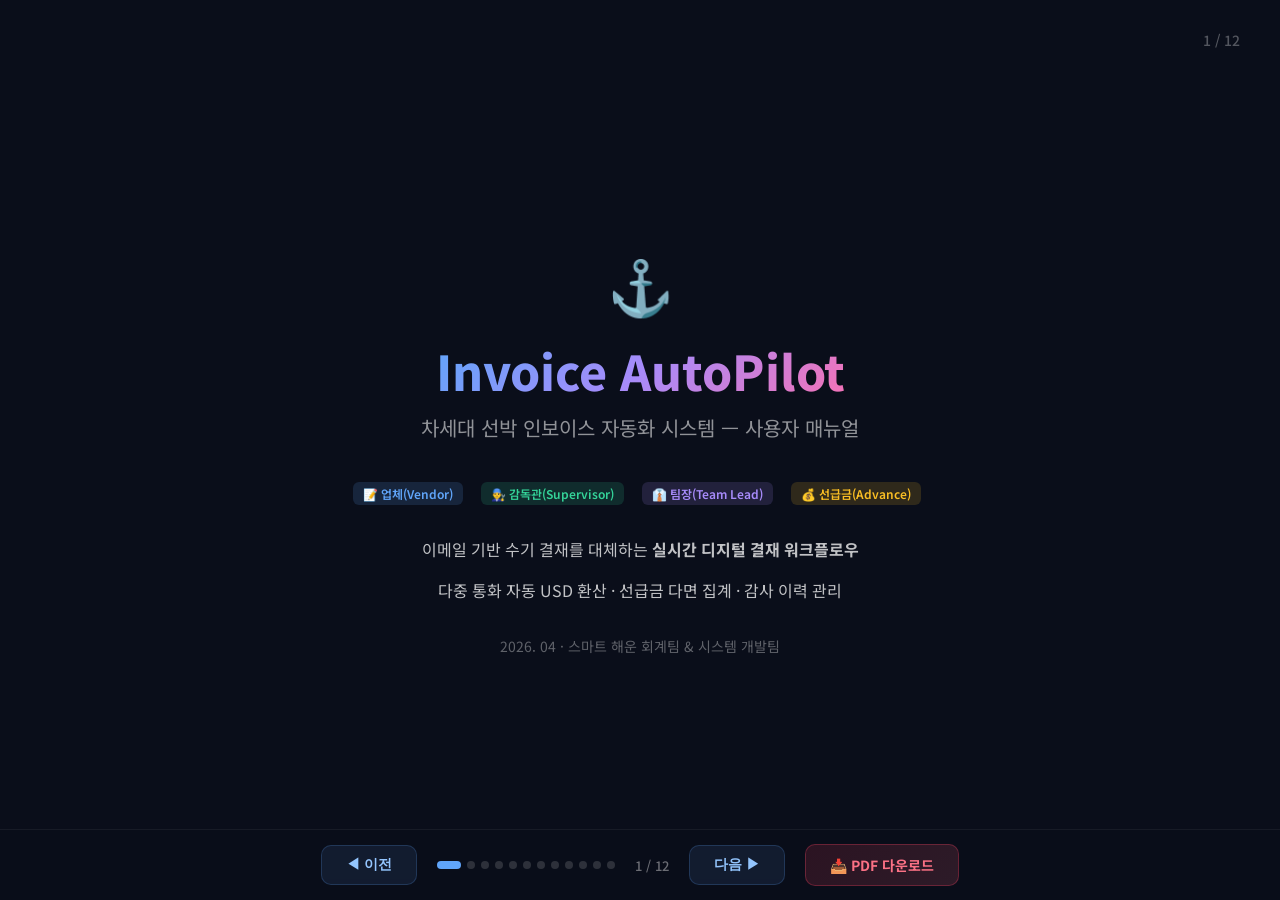
==== 인보이스자동화/manual_presentation.html @ c920a39f "Add files via upload" ====
<!DOCTYPE html>
<html lang="ko">
<head>
<meta charset="UTF-8">
<meta name="viewport" content="width=device-width, initial-scale=1.0">
<title>Invoice AutoPilot - 시스템 매뉴얼 프레젠테이션</title>
<link href="https://fonts.googleapis.com/css2?family=Noto+Sans+KR:wght@300;400;500;600;700;800;900&display=swap" rel="stylesheet">
<style>
  * { margin:0; padding:0; box-sizing:border-box; }
  html, body { width:100%; height:100%; overflow:hidden; font-family:'Noto Sans KR', sans-serif; background:#0a0e1a; }

  /* ===== SLIDE CONTAINER ===== */
  .slides-wrapper { width:100%; height:100%; position:relative; }
  .slide {
    position:absolute; top:0; left:0; width:100%; height:100%;
    display:none; flex-direction:column; justify-content:center; align-items:center;
    padding:60px 80px; opacity:0; pointer-events:none;
  }
  .slide.active {
    display:flex; opacity:1; pointer-events:auto;
    animation: slideIn 0.4s ease forwards;
  }
  @keyframes slideIn {
    from { opacity:0; transform:translateX(40px); }
    to { opacity:1; transform:translateX(0); }
  }

  /* ===== TYPOGRAPHY ===== */
  .slide-number {
    position:absolute; top:30px; right:40px;
    font-size:14px; font-weight:500; color:rgba(255,255,255,0.3);
  }
  .slide-title {
    font-size:42px; font-weight:800; color:#fff;
    margin-bottom:12px; line-height:1.3;
    background: linear-gradient(135deg, #60a5fa, #a78bfa, #f472b6);
    -webkit-background-clip:text; -webkit-text-fill-color:transparent;
    background-clip:text;
  }
  .slide-subtitle {
    font-size:20px; font-weight:400; color:rgba(255,255,255,0.55);
    margin-bottom:40px; text-align:center;
  }
  .content-box {
    width:100%; max-width:1100px; text-align:left;
  }
  .content-box h3 {
    font-size:22px; font-weight:700; color:#93c5fd; margin-bottom:16px;
    padding-bottom:8px; border-bottom:1px solid rgba(255,255,255,0.08);
  }
  .content-box h3 .emoji { margin-right:8px; }
  .content-box ul { list-style:none; padding:0; }
  .content-box li {
    font-size:16px; line-height:1.75; color:rgba(255,255,255,0.82);
    padding:8px 0 8px 28px; position:relative;
  }
  .content-box li::before {
    content:'▸'; position:absolute; left:4px; top:8px;
    color:#60a5fa; font-size:16px; font-weight:700;
  }
  .content-box li strong { color:#fff; font-weight:600; }
  .content-box li code {
    background:rgba(96,165,250,0.15); color:#93c5fd;
    padding:2px 8px; border-radius:4px; font-family:monospace; font-size:14px;
  }
  .content-box p {
    font-size:16px; line-height:1.8; color:rgba(255,255,255,0.75);
    margin-bottom:12px;
  }

  /* ===== TWO COLUMN ===== */
  .two-col { display:grid; grid-template-columns:1fr 1fr; gap:40px; }
  .col-card {
    background:rgba(255,255,255,0.03); border:1px solid rgba(255,255,255,0.06);
    border-radius:16px; padding:28px;
  }
  .col-card h4 {
    font-size:18px; font-weight:700; color:#c4b5fd;
    margin-bottom:14px;
  }

  /* ===== FLOW DIAGRAM ===== */
  .flow-diagram {
    display:flex; align-items:center; justify-content:center;
    gap:12px; margin:30px 0 40px; flex-wrap:wrap;
  }
  .flow-step {
    background: linear-gradient(135deg, rgba(96,165,250,0.12), rgba(167,139,250,0.12));
    border:1px solid rgba(96,165,250,0.25);
    border-radius:14px; padding:20px 24px; text-align:center; min-width:130px;
  }
  .flow-step .icon { font-size:28px; margin-bottom:6px; }
  .flow-step .label { font-size:13px; font-weight:600; color:#c4b5fd; }
  .flow-step .status { font-size:11px; color:rgba(255,255,255,0.45); margin-top:4px; }
  .flow-arrow { font-size:24px; color:rgba(96,165,250,0.5); }

  /* ===== INFO BOX ===== */
  .info-box {
    background:rgba(96,165,250,0.06); border:1px solid rgba(96,165,250,0.18);
    border-radius:12px; padding:20px 24px; margin-top:24px;
  }
  .info-box .info-title { font-size:14px; font-weight:700; color:#60a5fa; margin-bottom:8px; }
  .info-box p { font-size:14px; color:rgba(255,255,255,0.65); margin:0; line-height:1.7; }

  .warning-box {
    background:rgba(251,191,36,0.06); border:1px solid rgba(251,191,36,0.2);
    border-radius:12px; padding:20px 24px; margin-top:24px;
  }
  .warning-box .info-title { font-size:14px; font-weight:700; color:#fbbf24; margin-bottom:8px; }
  .warning-box p { font-size:14px; color:rgba(255,255,255,0.65); margin:0; line-height:1.7; }

  /* ===== TABLE ===== */
  .manual-table {
    width:100%; border-collapse:collapse; margin:16px 0;
  }
  .manual-table th {
    background:rgba(96,165,250,0.12); color:#93c5fd; padding:12px 16px;
    font-size:14px; font-weight:600; text-align:left;
    border-bottom:1px solid rgba(96,165,250,0.2);
  }
  .manual-table td {
    padding:12px 16px; font-size:14px; color:rgba(255,255,255,0.75);
    border-bottom:1px solid rgba(255,255,255,0.04);
  }
  .manual-table tr:hover td { background:rgba(255,255,255,0.02); }

  /* ===== BADGE ===== */
  .badge {
    display:inline-block; padding:3px 10px; border-radius:6px;
    font-size:12px; font-weight:600; margin-right:6px;
  }
  .badge-blue { background:rgba(96,165,250,0.15); color:#60a5fa; }
  .badge-green { background:rgba(52,211,153,0.15); color:#34d399; }
  .badge-amber { background:rgba(251,191,36,0.15); color:#fbbf24; }
  .badge-red { background:rgba(248,113,113,0.15); color:#f87171; }
  .badge-purple { background:rgba(167,139,250,0.15); color:#a78bfa; }

  /* ===== NAVIGATION ===== */
  .nav-bar {
    position:fixed; bottom:0; left:0; right:0; z-index:100;
    background:rgba(10,14,26,0.92); backdrop-filter:blur(12px);
    border-top:1px solid rgba(255,255,255,0.06);
    display:flex; justify-content:center; align-items:center; gap:20px;
    padding:14px 30px;
  }
  .nav-btn {
    background:rgba(96,165,250,0.1); border:1px solid rgba(96,165,250,0.2);
    color:#93c5fd; padding:10px 24px; border-radius:10px;
    font-size:14px; font-weight:600; cursor:pointer;
    transition: all 0.2s;
  }
  .nav-btn:hover { background:rgba(96,165,250,0.2); transform:translateY(-1px); }
  .nav-btn:active { transform:scale(0.97); }
  .progress-text { color:rgba(255,255,255,0.4); font-size:13px; font-weight:500; }

  /* ===== DOT INDICATOR ===== */
  .dots {
    display:flex; gap:6px; align-items:center;
  }
  .dot {
    width:8px; height:8px; border-radius:50%;
    background:rgba(255,255,255,0.15); transition:all 0.3s;
  }
  .dot.active { background:#60a5fa; width:24px; border-radius:4px; }

  /* ===== COVER SLIDE SPECIAL ===== */
  .cover-meta {
    font-size:14px; color:rgba(255,255,255,0.35); margin-top:20px;
  }

  /* ===== PDF DOWNLOAD BUTTON ===== */
  .pdf-btn {
    background: linear-gradient(135deg, rgba(244,63,94,0.15), rgba(251,113,133,0.15));
    border:1px solid rgba(244,63,94,0.3);
    color:#fb7185; padding:10px 24px; border-radius:10px;
    font-size:14px; font-weight:700; cursor:pointer;
    transition: all 0.2s; font-family:inherit;
  }
  .pdf-btn:hover { background:rgba(244,63,94,0.25); transform:translateY(-1px); }

  /* ===== PRINT ===== */
  @media print {
    html, body {
      width:210mm; height:auto; overflow:visible !important;
      background:#fff !important; color:#111 !important;
      -webkit-print-color-adjust:exact; print-color-adjust:exact;
    }
    @page { size:A4 portrait; margin:18mm 20mm; }

    .nav-bar, .pdf-btn { display:none !important; }
    .slides-wrapper { height:auto !important; position:static !important; }

    .slide {
      display:flex !important; position:relative !important;
      opacity:1 !important; pointer-events:auto !important;
      animation:none !important; transform:none !important;
      page-break-after:always; page-break-inside:avoid;
      width:100% !important; height:auto !important; min-height:92vh;
      background:#fff !important; padding:30px 20px !important;
      border-bottom:none !important;
    }
    .slide:last-child { page-break-after:auto; }

    /* Typography for print */
    .slide-title {
      background:none !important; -webkit-background-clip:unset !important;
      background-clip:unset !important;
      -webkit-text-fill-color:#1a3a6b !important; color:#1a3a6b !important;
      font-size:28pt !important;
    }
    .slide-subtitle { color:#555 !important; font-size:14pt !important; }
    .slide-number { color:#999 !important; font-size:10pt !important; }
    .cover-meta { color:#888 !important; }

    .content-box h3 {
      color:#1a3a6b !important; font-size:14pt !important;
      border-bottom:1px solid #ccc !important;
    }
    .content-box li {
      color:#333 !important; font-size:11pt !important; line-height:1.6 !important;
    }
    .content-box li::before { color:#2563eb !important; }
    .content-box li strong { color:#111 !important; }
    .content-box li code {
      background:#e8f0fe !important; color:#1a56db !important;
      border:1px solid #c3d9f7 !important;
    }
    .content-box p { color:#444 !important; font-size:11pt !important; }

    /* Cards */
    .col-card {
      background:#f8fafc !important; border:1px solid #e2e8f0 !important;
      border-radius:8px !important;
    }
    .col-card h4 { color:#1e40af !important; }
    .two-col { gap:20px !important; }

    /* Flow diagram */
    .flow-step {
      background:#eef2ff !important; border:1px solid #c7d2fe !important;
    }
    .flow-step .label { color:#4338ca !important; }
    .flow-step .status { color:#666 !important; }
    .flow-step .icon { font-size:22px !important; }
    .flow-arrow { color:#6366f1 !important; }

    /* Info / Warning boxes */
    .info-box {
      background:#eff6ff !important; border:1px solid #bfdbfe !important;
    }
    .info-box .info-title { color:#1d4ed8 !important; }
    .info-box p { color:#444 !important; }
    .warning-box {
      background:#fffbeb !important; border:1px solid #fde68a !important;
    }
    .warning-box .info-title { color:#b45309 !important; }
    .warning-box p { color:#444 !important; }

    /* Tables */
    .manual-table th {
      background:#e0e7ff !important; color:#1e3a5f !important;
      border:1px solid #c7d2fe !important;
    }
    .manual-table td {
      color:#333 !important;
      border:1px solid #e2e8f0 !important;
    }

    /* Badges */
    .badge { border:1px solid #ccc !important; }
    .badge-blue { background:#dbeafe !important; color:#1d4ed8 !important; }
    .badge-green { background:#d1fae5 !important; color:#065f46 !important; }
    .badge-amber { background:#fef3c7 !important; color:#92400e !important; }
    .badge-red { background:#fee2e2 !important; color:#991b1b !important; }
    .badge-purple { background:#ede9fe !important; color:#5b21b6 !important; }
  }
</style>
</head>
<body>

<div class="slides-wrapper" id="slidesWrapper">

  <!-- ====== SLIDE 1: TITLE ====== -->
  <div class="slide active" data-slide="1">
    <div class="slide-number">1 / 12</div>
    <div style="font-size:54px; margin-bottom:16px;">⚓</div>
    <div class="slide-title" style="font-size:48px; text-align:center;">Invoice AutoPilot</div>
    <div class="slide-subtitle">차세대 선박 인보이스 자동화 시스템 — 사용자 매뉴얼</div>
    <div style="display:flex; gap:12px; margin-bottom:30px;">
      <span class="badge badge-blue">📝 업체(Vendor)</span>
      <span class="badge badge-green">👨‍🔧 감독관(Supervisor)</span>
      <span class="badge badge-purple">👔 팀장(Team Lead)</span>
      <span class="badge badge-amber">💰 선급금(Advance)</span>
    </div>
    <div class="content-box" style="text-align:center;">
      <p>이메일 기반 수기 결재를 대체하는 <strong>실시간 디지털 결재 워크플로우</strong></p>
      <p>다중 통화 자동 USD 환산 · 선급금 다면 집계 · 감사 이력 관리</p>
    </div>
    <div class="cover-meta">2026. 04 · 스마트 해운 회계팀 & 시스템 개발팀</div>
  </div>

  <!-- ====== SLIDE 2: SYSTEM OVERVIEW & SHARING ====== -->
  <div class="slide" data-slide="2">
    <div class="slide-number">2 / 12</div>
    <div class="slide-title">🌐 접속 방법 및 내부 공유</div>
    <div class="content-box">
      <h3>접속 경로 안내</h3>
      <table class="manual-table">
        <tr><th>방법</th><th>주소(URL)</th><th>설명</th></tr>
        <tr>
          <td><strong>로컬 직접 실행</strong></td>
          <td><code>index.html</code> 더블클릭</td>
          <td>본인 PC에서 바로 실행 (가장 간편)</td>
        </tr>
        <tr>
          <td><strong>로컬 서버</strong></td>
          <td><code>http://localhost:8080</code></td>
          <td>server.ps1 실행 후 접속</td>
        </tr>
        <tr>
          <td><strong>사내 네트워크 공유</strong></td>
          <td><code>http://[내PC IP]:8080</code></td>
          <td>같은 Wi-Fi/LAN 내 동료에게 공유</td>
        </tr>
        <tr>
          <td><strong>OneDrive 공유</strong></td>
          <td>폴더 우클릭 → 공유 링크 생성</td>
          <td>OneDrive 바탕화면 폴더이므로 링크 공유 가능</td>
        </tr>
      </table>

      <div class="info-box">
        <div class="info-title">💡 내 PC IP 확인 방법 (사내 공유 시)</div>
        <p>PowerShell에서 <code>ipconfig</code> 입력 → <strong>IPv4 주소</strong> 확인 (예: 192.168.0.15)<br>
        → 동료에게 <code>http://192.168.0.15:8080</code> 주소 공유</p>
      </div>

      <div class="warning-box" style="margin-top:16px;">
        <div class="info-title">⚠️ 서버 실행 방법</div>
        <p><code>server.ps1</code> 파일을 우클릭 → "PowerShell에서 실행"<br>
        또는 PowerShell 열고: <code>Set-Location "인보이스자동화"; .\server.ps1</code></p>
      </div>
    </div>
  </div>

  <!-- ====== SLIDE 3: WORKFLOW ====== -->
  <div class="slide" data-slide="3">
    <div class="slide-number">3 / 12</div>
    <div class="slide-title">🔄 결재 워크플로우 전체 흐름</div>
    <div class="content-box">
      <div class="flow-diagram">
        <div class="flow-step">
          <div class="icon">📝</div>
          <div class="label">업체 입력</div>
          <div class="status">Draft → 접수</div>
        </div>
        <div class="flow-arrow">→</div>
        <div class="flow-step">
          <div class="icon">👨‍🔧</div>
          <div class="label">감독 확인</div>
          <div class="status">1차 검토/승인</div>
        </div>
        <div class="flow-arrow">→</div>
        <div class="flow-step">
          <div class="icon">👔</div>
          <div class="label">팀장 결재</div>
          <div class="status">최종 승인</div>
        </div>
        <div class="flow-arrow">→</div>
        <div class="flow-step">
          <div class="icon">💰</div>
          <div class="label">선급금 정산</div>
          <div class="status">USD 환산 집계</div>
        </div>
        <div class="flow-arrow">→</div>
        <div class="flow-step">
          <div class="icon">🖨️</div>
          <div class="label">커버 출력</div>
          <div class="status">A4 PDF 인쇄</div>
        </div>
      </div>

      <h3>📊 상태(Status) 흐름도</h3>
      <table class="manual-table">
        <tr><th>상태</th><th>의미</th><th>담당</th></tr>
        <tr><td><span class="badge badge-amber">입력</span></td><td>업체가 임시 저장 (아직 미제출)</td><td>업체</td></tr>
        <tr><td><span class="badge badge-blue">접수</span></td><td>업체가 공식 제출 → 진행상황 & 선급금에 동시 활성화</td><td>업체 → 감독</td></tr>
        <tr><td><span class="badge badge-green">감독확인</span></td><td>감독관 1차 검토 완료</td><td>감독 → 팀장</td></tr>
        <tr><td><span class="badge badge-purple">팀장승인</span></td><td>팀장 최종 결재 완료</td><td>팀장</td></tr>
        <tr><td><span class="badge badge-green">지급완료</span></td><td>회계 처리 및 지급 종결</td><td>시스템</td></tr>
      </table>
    </div>
  </div>

  <!-- ====== SLIDE 4: LOGIN ====== -->
  <div class="slide" data-slide="4">
    <div class="slide-number">4 / 12</div>
    <div class="slide-title">🔐 로그인 및 권한 체계</div>
    <div class="content-box">
      <h3>테스트 계정 정보</h3>
      <table class="manual-table">
        <tr><th>구분</th><th>ID</th><th>비밀번호</th><th>역할</th><th>접근 가능 메뉴</th></tr>
        <tr><td>업체 (Vendor)</td><td><code>vendor</code></td><td><code>vendor123</code></td><td>업체</td><td>인보이스 등록, 내역 조회</td></tr>
        <tr><td>감독관 (Supervisor)</td><td><code>admin</code></td><td><code>admin123</code></td><td>감독관</td><td>전체 메뉴 접근</td></tr>
        <tr><td>팀장 (Team Lead)</td><td><code>manager</code></td><td><code>manager123</code></td><td>팀장</td><td>전체 메뉴 접근</td></tr>
      </table>

      <div class="two-col" style="margin-top:24px;">
        <div class="col-card">
          <h4>🛡️ 보안 기능</h4>
          <ul>
            <li>비밀번호 SHA-256 해싱 저장</li>
            <li>5회 로그인 실패 시 60초 계정 잠금</li>
            <li>자동 세션 만료 (설정에서 조절 가능)</li>
          </ul>
        </div>
        <div class="col-card">
          <h4>👤 역할별 UI 분리</h4>
          <ul>
            <li><strong>업체:</strong> 등록/조회만 가능, 대시보드 숨김</li>
            <li><strong>감독관:</strong> 전체 메뉴 + 1차 결재 권한</li>
            <li><strong>팀장:</strong> 전체 메뉴 + 최종 결재 권한</li>
          </ul>
        </div>
      </div>
    </div>
  </div>

  <!-- ====== SLIDE 5: VENDOR PAGE ====== -->
  <div class="slide" data-slide="5">
    <div class="slide-number">5 / 12</div>
    <div class="slide-title">📝 업체(Vendor) 인보이스 등록 매뉴얼</div>
    <div class="content-box">
      <h3>인보이스 등록 화면 주요 필드</h3>
      <div class="two-col">
        <div class="col-card">
          <h4>🚢 필수 입력 정보</h4>
          <ul>
            <li><strong>선박명/코드:</strong> 드롭다운에서 선택</li>
            <li><strong>기기 분류(Kind):</strong> Main Engine, Aux Engine 등</li>
            <li><strong>비용 구분(Category):</strong> Hull, Engine 등 자동 매핑</li>
            <li><strong>계정번호(GLV):</strong> Kind 선택 시 자동 입력</li>
            <li><strong>통화/견적가/실적가:</strong> 금액 입력 시 쉼표 자동 포맷</li>
            <li><strong>작업 국가 → 항구:</strong> 국가 선택 후 항구 드롭다운 제공</li>
          </ul>
        </div>
        <div class="col-card">
          <h4>📋 자동 계산 필드</h4>
          <ul>
            <li><strong>차액(Difference):</strong> 실적가 - 견적가 자동 산출</li>
            <li><strong>차이율(%):</strong> 실적/견적 비율 자동 표시</li>
            <li>입력 완료 후 <strong>[제출]</strong> 클릭 → 상태가 <code>접수</code>로 변경</li>
            <li>제출 전까지는 <code>입력(Draft)</code> 상태로 임시 저장 가능</li>
          </ul>
        </div>
      </div>

      <div class="info-box" style="margin-top:24px;">
        <div class="info-title">💡 핵심 포인트</div>
        <p>업체가 <strong>[제출]</strong> 버튼을 누르는 순간 → <strong>진행상황 페이지(결재 대기열)</strong>와 <strong>선급금 페이지</strong>에 동시에 인보이스가 활성화됩니다.<br>
        임시 저장(입력) 상태에서는 감독관에게 보이지 않으므로 안심하고 작성하세요.</p>
      </div>
    </div>
  </div>

  <!-- ====== SLIDE 6: SUPERVISOR PAGE ====== -->
  <div class="slide" data-slide="6">
    <div class="slide-number">6 / 12</div>
    <div class="slide-title">👨‍🔧 감독관(Supervisor) 결재 매뉴얼</div>
    <div class="content-box">
      <h3>감독확인 대기열 화면</h3>
      <ul>
        <li>업체가 제출한 인보이스가 <span class="badge badge-amber">접수</span> 상태로 <strong>[감독확인 대기]</strong> 탭에 실시간 나열됩니다.</li>
        <li>각 인보이스 카드에는 <strong>선박명, GMS코드, GLV 계정, 기기분류, 비용구분</strong>이 한눈에 표시됩니다.</li>
        <li>견적가 대비 실적가가 <strong>+20% 초과</strong> 시 <span class="badge badge-red">⚠️ 견적초과</span> 경고 뱃지가 자동으로 달립니다.</li>
        <li>동일 선박/계정으로 유사 청구가 감지되면 <span class="badge badge-amber">중복 의심</span> 알림이 표시됩니다.</li>
      </ul>

      <h3 style="margin-top:24px;">승인 절차</h3>
      <ul>
        <li><strong>① 상세 확인:</strong> 카드를 클릭하여 견적/실적 차이, 작업기간, 항구 정보 등 검토</li>
        <li><strong>② 코멘트 입력:</strong> 특기사항이나 확인 내용을 메모란에 기재</li>
        <li><strong>③ [감독확인] 클릭:</strong> 상태가 <code>감독확인</code>으로 변경 → 팀장 대기열로 이관</li>
      </ul>

      <div class="warning-box" style="margin-top:20px;">
        <div class="info-title">⚠️ 반려 시</div>
        <p>검토 결과 이상이 있으면 <strong>[반려]</strong> 버튼으로 업체에 재작성을 요청할 수 있습니다.<br>반려 사유를 상세히 기재해주세요.</p>
      </div>
    </div>
  </div>

  <!-- ====== SLIDE 7: TEAM LEAD PAGE ====== -->
  <div class="slide" data-slide="7">
    <div class="slide-number">7 / 12</div>
    <div class="slide-title">👔 팀장(Team Lead) 최종 결재 매뉴얼</div>
    <div class="content-box">
      <h3>팀장 결재 대기열</h3>
      <ul>
        <li>감독관이 1차 승인 완료한 건만 <strong>[팀장확인 대기]</strong> 탭에 나열됩니다.</li>
        <li>감독관이 남긴 <strong>코멘트 및 승인 일시</strong>를 확인할 수 있습니다.</li>
        <li>견적 초과 경고, 중복 의심 등의 <strong>리스크 뱃지가 그대로 유지</strong>되어 전달됩니다.</li>
      </ul>

      <h3 style="margin-top:24px;">최종 결재 프로세스</h3>
      <ul>
        <li><strong>① 감독 코멘트 확인:</strong> 1차 검토자의 의견 열람</li>
        <li><strong>② 금액/내역 최종 확인:</strong> 비용 적정성 판단</li>
        <li><strong>③ [팀장 승인] 클릭:</strong> 최종 결재 완료 → <code>팀장승인</code> / <code>결재완료</code> 상태</li>
      </ul>

      <h3 style="margin-top:24px;">커버 출력 기능 (A4 PDF)</h3>
      <ul>
        <li>결재 완료된 건에 대해 <strong>[인쇄/출력]</strong> 버튼 → 공식 결재 커버 페이지가 생성됩니다.</li>
        <li>인쇄 설정: A4 세로(Portrait), <strong>상하좌우 35mm 여백</strong> 자동 적용</li>
        <li>Ctrl+P 또는 브라우저 출력 → PDF로 저장 가능</li>
      </ul>
    </div>
  </div>

  <!-- ====== SLIDE 8: ADVANCE PAYMENT ====== -->
  <div class="slide" data-slide="8">
    <div class="slide-number">8 / 12</div>
    <div class="slide-title">💰 선급금 관리 (Advance Payment) 매뉴얼</div>
    <div class="content-box">
      <h3>핵심 아키텍처: 진행 상황 동기화</h3>
      <ul>
        <li>인보이스가 <strong>[접수]</strong> 상태가 되는 즉시, 선급금 목록에 <strong>자동 활성화</strong>됩니다.</li>
        <li>임시 저장(입력) 상태의 인보이스는 <strong>목록에서 완전 배제</strong>됩니다.</li>
        <li>감독관이 100건의 인보이스 중 이번 달 정산이 필요한 50건만 <strong>체크박스(☑)로 선택</strong> 가능합니다.</li>
      </ul>

      <div class="two-col" style="margin-top:20px;">
        <div class="col-card">
          <h4>🔄 환율 변환</h4>
          <ul>
            <li>화면 상단에 <strong>KRW, EUR, JPY, SGD → USD</strong> 환율 입력란</li>
            <li>입력 즉시 모든 인보이스 금액이 <strong>실시간 USD로 자동 변환</strong></li>
            <li>각 행에 직접 USD 금액 수기입력도 가능</li>
          </ul>
        </div>
        <div class="col-card">
          <h4>📊 4-Dimension 집계</h4>
          <ul>
            <li><strong>선박별:</strong> 체크된 인보이스를 선박 기준 합산</li>
            <li><strong>계정(GLV)별:</strong> 회계 계정과목별 소계</li>
            <li><strong>비용구분별:</strong> Hull/Engine/Elect 등 카테고리별</li>
            <li><strong>기기분류별:</strong> M/E, A/E, Gen 등 기기별 합산</li>
          </ul>
        </div>
      </div>

      <div class="info-box" style="margin-top:20px;">
        <div class="info-title">📥 Excel 보고서 다운로드</div>
        <p>체크된 인보이스들을 <strong>5개 시트(목록, 선박별, 계정별, 비용구분별, 기기분류별)</strong>로 나뉜 XLSX 파일로 즉시 다운로드합니다.</p>
      </div>
    </div>
  </div>

  <!-- ====== SLIDE 9: DASHBOARD ====== -->
  <div class="slide" data-slide="9">
    <div class="slide-number">9 / 12</div>
    <div class="slide-title">📊 대시보드 (Dashboard) 매뉴얼</div>
    <div class="content-box">
      <h3>실시간 비용 현황 시각화</h3>
      <div class="two-col">
        <div class="col-card">
          <h4>📈 KPI 통계 카드</h4>
          <ul>
            <li><strong>총 인보이스 수:</strong> 전체 등록 건수</li>
            <li><strong>총 비용:</strong> 실적가(Actual) 기준 합산</li>
            <li><strong>결재 대기:</strong> 감독/팀장 확인 대기 건수</li>
            <li><strong>평균 차이율:</strong> 견적 대비 실적 전체 평균 %</li>
          </ul>
        </div>
        <div class="col-card">
          <h4>📊 차트 시각화</h4>
          <ul>
            <li><strong>월별 비용 추이:</strong> 바 차트로 월별 발생 비용 비교</li>
            <li><strong>기기분류 분포:</strong> 가로형 바 차트로 점유율(%) 표시</li>
            <li><strong>선박 Top 5 지출:</strong> 유지보수비 최다 선박 랭킹</li>
            <li><strong>통화 분포:</strong> KRW, USD, EUR 비율 원형 차트</li>
          </ul>
        </div>
      </div>

      <div class="info-box" style="margin-top:20px;">
        <div class="info-title">💡 대시보드 vs 설정 페이지</div>
        <p>대시보드는 <strong>경영 데이터 시각화</strong> 전용이며, 설정(Settings) 페이지는 <strong>시스템 관리 및 보안</strong> 전용입니다.<br>
        두 페이지는 완전히 독립된 기능을 가지고 있습니다.</p>
      </div>
    </div>
  </div>

  <!-- ====== SLIDE 10: SETTINGS ====== -->
  <div class="slide" data-slide="10">
    <div class="slide-number">10 / 12</div>
    <div class="slide-title">⚙️ 환경 설정 (Settings) 매뉴얼</div>
    <div class="content-box">
      <div class="two-col">
        <div class="col-card">
          <h4>🔒 보안 설정</h4>
          <ul>
            <li><strong>2단계 인증(2FA):</strong> 활성화/비활성화 토글</li>
            <li><strong>자동 로그아웃:</strong> 1시간 / 4시간 / 8시간 선택</li>
            <li><strong>데이터 보존기간:</strong> 1년 / 3년 / 5년 / 영구</li>
          </ul>
        </div>
        <div class="col-card">
          <h4>🔔 알림 설정</h4>
          <ul>
            <li><strong>결재 요청 알림:</strong> 새 인보이스 접수 시 알림</li>
            <li><strong>지급 완료 통보:</strong> 결재 완료 시 알림</li>
            <li><strong>시스템 공지:</strong> 유지보수/업데이트 알림</li>
          </ul>
        </div>
      </div>
      <div class="two-col" style="margin-top:20px;">
        <div class="col-card">
          <h4>🔗 ERP 통합 (Integration)</h4>
          <ul>
            <li><strong>시스템 연동:</strong> SAP / Oracle 자동 동기화 ON/OFF</li>
            <li><strong>동기화 주기:</strong> 실시간 / 1시간 / 일 1회</li>
            <li><strong>API Key:</strong> 보안 키 재발급 및 관리</li>
          </ul>
        </div>
        <div class="col-card">
          <h4>🛠️ 관리자 도구</h4>
          <ul>
            <li><strong>감사 로그 추출:</strong> 변경 이력 파일(JSON) 다운로드</li>
            <li><strong>Factory Reset:</strong> 전체 데이터 초기화 (확인 2회)</li>
            <li><strong>데모 데이터:</strong> 25건 테스트 인보이스 시드</li>
          </ul>
        </div>
      </div>
    </div>
  </div>

  <!-- ====== SLIDE 11: COVER PRINT ====== -->
  <div class="slide" data-slide="11">
    <div class="slide-number">11 / 12</div>
    <div class="slide-title">🖨️ 인보이스 커버 인쇄 매뉴얼</div>
    <div class="content-box">
      <h3>커버 페이지 구성</h3>
      <ul>
        <li>인보이스 상세 조회 화면에서 <strong>[인쇄 미리보기 / Print Preview]</strong> 버튼 클릭</li>
        <li>A4 규격 결재 표지가 화면 하단에 렌더링됩니다.</li>
        <li>표지에는 <strong>선박명, 작업내역, 금액(견적/실적/차액), 승인자 서명란</strong>이 포함됩니다.</li>
      </ul>

      <h3 style="margin-top:24px;">인쇄 설정 가이드</h3>
      <table class="manual-table">
        <tr><th>항목</th><th>설정값</th></tr>
        <tr><td>용지 크기</td><td>A4 (210 × 297 mm)</td></tr>
        <tr><td>방향</td><td>세로 (Portrait)</td></tr>
        <tr><td>여백</td><td><strong>상하좌우 35mm</strong> (시스템 자동 적용)</td></tr>
        <tr><td>배경 그래픽</td><td>"배경 그래픽 인쇄" 체크 권장</td></tr>
        <tr><td>PDF 저장</td><td>대상 프린터 → "PDF로 저장" 선택</td></tr>
      </table>

      <div class="warning-box" style="margin-top:20px;">
        <div class="info-title">⚠️ 내용 잘림 방지</div>
        <p>브라우저 인쇄 대화상자에서 <strong>"여백: 기본값"</strong>으로 설정하세요.<br>
        시스템 CSS에 35mm 여백이 강제 적용되어 있어 내용이 잘리지 않습니다.</p>
      </div>
    </div>
  </div>

  <!-- ====== SLIDE 12: FAQ & END ====== -->
  <div class="slide" data-slide="12">
    <div class="slide-number">12 / 12</div>
    <div class="slide-title">❓ FAQ & 기술 지원</div>
    <div class="content-box">
      <h3>자주 묻는 질문</h3>
      <table class="manual-table">
        <tr><th>질문</th><th>답변</th></tr>
        <tr><td>데이터는 어디에 저장되나요?</td><td>브라우저 <strong>localStorage</strong>에 저장됩니다. 브라우저 캐시 삭제 시 초기화될 수 있으므로 주의하세요.</td></tr>
        <tr><td>다른 PC에서도 같은 데이터를 보나요?</td><td>현재 버전은 <strong>로컬 기반</strong>이므로 각 PC마다 독립적입니다. 서버 DB 연동은 추후 업그레이드 예정입니다.</td></tr>
        <tr><td>인보이스를 삭제할 수 있나요?</td><td>관리자(admin) 권한으로 인보이스 리스트에서 <strong>[삭제]</strong> 버튼으로 가능합니다.</td></tr>
        <tr><td>엑셀 파일 포맷은요?</td><td><strong>.xlsx</strong> 형식이며, 5개 시트(목록/선박/계정/비용구분/기기분류)로 구성됩니다.</td></tr>
        <tr><td>언어를 영어로 바꿀 수 있나요?</td><td>상단 헤더의 <strong>[🇰🇷 / 🇺🇲]</strong> 버튼으로 한/영 즉시 전환됩니다.</td></tr>
      </table>

      <div style="text-align:center; margin-top:40px; padding:30px; background:rgba(96,165,250,0.05); border-radius:16px; border:1px solid rgba(96,165,250,0.12);">
        <div style="font-size:36px; margin-bottom:10px;">⚓</div>
        <div style="font-size:20px; font-weight:700; color:#93c5fd; margin-bottom:8px;">Invoice AutoPilot</div>
        <div style="font-size:14px; color:rgba(255,255,255,0.45);">Maritime Invoice Automation System</div>
        <div style="font-size:13px; color:rgba(255,255,255,0.3); margin-top:12px;">© 2026 스마트 해운 회계팀</div>
      </div>
    </div>
  </div>

</div>

<!-- ====== NAVIGATION BAR ====== -->
<div class="nav-bar">
  <button class="nav-btn" id="btnPrev" onclick="prevSlide()">◀ 이전</button>
  <div class="dots" id="dotsContainer"></div>
  <span class="progress-text" id="progressText">1 / 12</span>
  <button class="nav-btn" id="btnNext" onclick="nextSlide()">다음 ▶</button>
  <button class="pdf-btn" onclick="downloadPDF()">📥 PDF 다운로드</button>
</div>

<script>
  const totalSlides = 12;
  let current = 1;

  // Build dots
  const dotsContainer = document.getElementById('dotsContainer');
  for (let i = 1; i <= totalSlides; i++) {
    const dot = document.createElement('div');
    dot.className = 'dot' + (i === 1 ? ' active' : '');
    dot.dataset.slide = i;
    dot.style.cursor = 'pointer';
    dot.onclick = () => goToSlide(i);
    dotsContainer.appendChild(dot);
  }

  function goToSlide(n) {
    if (n < 1 || n > totalSlides || n === current) return;
    const slides = document.querySelectorAll('.slide');
    slides.forEach(s => s.classList.remove('active'));
    current = n;
    const newSlide = document.querySelector(`.slide[data-slide="${current}"]`);
    if (newSlide) newSlide.classList.add('active');

    // Update dots
    document.querySelectorAll('.dot').forEach(d => {
      d.classList.toggle('active', parseInt(d.dataset.slide) === current);
    });
    document.getElementById('progressText').textContent = `${current} / ${totalSlides}`;
  }

  function nextSlide() { goToSlide(current + 1); }
  function prevSlide() { goToSlide(current - 1); }

  // Keyboard navigation
  document.addEventListener('keydown', e => {
    if (e.key === 'ArrowRight' || e.key === 'ArrowDown' || e.key === ' ') {
      e.preventDefault(); nextSlide();
    }
    if (e.key === 'ArrowLeft' || e.key === 'ArrowUp') {
      e.preventDefault(); prevSlide();
    }
    if (e.key === 'Home') { e.preventDefault(); goToSlide(1); }
    if (e.key === 'End') { e.preventDefault(); goToSlide(totalSlides); }
  });

  // PDF Download — show all slides, trigger print, restore
  function downloadPDF() {
    const slides = document.querySelectorAll('.slide');
    const savedCurrent = current;
    // Show all slides for printing
    slides.forEach(s => s.classList.add('active'));
    document.body.style.overflow = 'visible';
    document.documentElement.style.overflow = 'visible';
    document.querySelector('.slides-wrapper').style.height = 'auto';

    setTimeout(() => {
      window.print();
      // Restore after print dialog closes
      setTimeout(() => {
        slides.forEach(s => s.classList.remove('active'));
        const target = document.querySelector(`.slide[data-slide="${savedCurrent}"]`);
        if (target) target.classList.add('active');
        document.body.style.overflow = '';
        document.documentElement.style.overflow = '';
        document.querySelector('.slides-wrapper').style.height = '';
      }, 500);
    }, 300);
  }
</script>

</body>
</html>
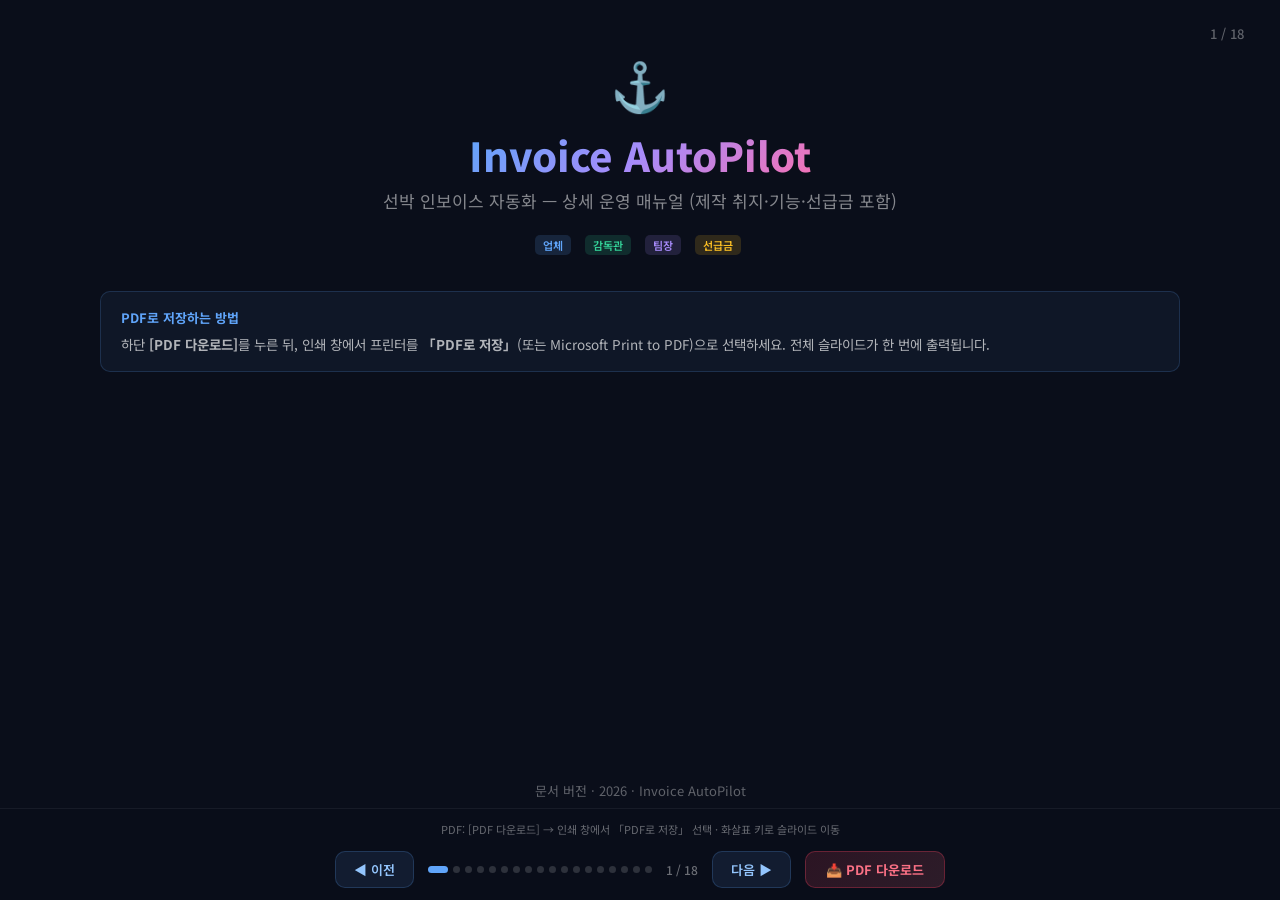
==== commit ad8f5d03: "Add files via upload" ====
--- a/인보이스자동화/manual_presentation.html
+++ b/인보이스자동화/manual_presentation.html
@@ -3,18 +3,18 @@
 <head>
 <meta charset="UTF-8">
 <meta name="viewport" content="width=device-width, initial-scale=1.0">
-<title>Invoice AutoPilot - 시스템 매뉴얼 프레젠테이션</title>
+<title>Invoice AutoPilot — 상세 운영 매뉴얼</title>
 <link href="https://fonts.googleapis.com/css2?family=Noto+Sans+KR:wght@300;400;500;600;700;800;900&display=swap" rel="stylesheet">
 <style>
   * { margin:0; padding:0; box-sizing:border-box; }
   html, body { width:100%; height:100%; overflow:hidden; font-family:'Noto Sans KR', sans-serif; background:#0a0e1a; }
 
-  /* ===== SLIDE CONTAINER ===== */
   .slides-wrapper { width:100%; height:100%; position:relative; }
   .slide {
     position:absolute; top:0; left:0; width:100%; height:100%;
-    display:none; flex-direction:column; justify-content:center; align-items:center;
-    padding:60px 80px; opacity:0; pointer-events:none;
+    display:none; flex-direction:column; justify-content:flex-start; align-items:center;
+    padding:48px 72px 100px; opacity:0; pointer-events:none;
+    overflow-y:auto;
   }
   .slide.active {
     display:flex; opacity:1; pointer-events:auto;
@@ -25,109 +25,111 @@
     to { opacity:1; transform:translateX(0); }
   }
 
-  /* ===== TYPOGRAPHY ===== */
   .slide-number {
-    position:absolute; top:30px; right:40px;
-    font-size:14px; font-weight:500; color:rgba(255,255,255,0.3);
+    position:absolute; top:24px; right:36px;
+    font-size:13px; font-weight:500; color:rgba(255,255,255,0.35);
   }
   .slide-title {
-    font-size:42px; font-weight:800; color:#fff;
-    margin-bottom:12px; line-height:1.3;
+    font-size:34px; font-weight:800; color:#fff;
+    margin-bottom:8px; line-height:1.25;
     background: linear-gradient(135deg, #60a5fa, #a78bfa, #f472b6);
     -webkit-background-clip:text; -webkit-text-fill-color:transparent;
     background-clip:text;
-  }
+    flex-shrink:0;
+  }
+  .slide-title--sm { font-size:28px; }
   .slide-subtitle {
-    font-size:20px; font-weight:400; color:rgba(255,255,255,0.55);
-    margin-bottom:40px; text-align:center;
+    font-size:17px; font-weight:400; color:rgba(255,255,255,0.5);
+    margin-bottom:22px; text-align:center; flex-shrink:0;
   }
   .content-box {
-    width:100%; max-width:1100px; text-align:left;
+    width:100%; max-width:1080px; text-align:left; flex:1;
   }
   .content-box h3 {
-    font-size:22px; font-weight:700; color:#93c5fd; margin-bottom:16px;
-    padding-bottom:8px; border-bottom:1px solid rgba(255,255,255,0.08);
-  }
-  .content-box h3 .emoji { margin-right:8px; }
+    font-size:19px; font-weight:700; color:#93c5fd; margin:18px 0 12px;
+    padding-bottom:6px; border-bottom:1px solid rgba(255,255,255,0.08);
+  }
+  .content-box h3:first-child { margin-top:0; }
   .content-box ul { list-style:none; padding:0; }
   .content-box li {
-    font-size:16px; line-height:1.75; color:rgba(255,255,255,0.82);
-    padding:8px 0 8px 28px; position:relative;
+    font-size:14.5px; line-height:1.72; color:rgba(255,255,255,0.82);
+    padding:6px 0 6px 26px; position:relative;
   }
   .content-box li::before {
-    content:'▸'; position:absolute; left:4px; top:8px;
-    color:#60a5fa; font-size:16px; font-weight:700;
+    content:'▸'; position:absolute; left:2px; top:6px;
+    color:#60a5fa; font-size:14px; font-weight:700;
   }
   .content-box li strong { color:#fff; font-weight:600; }
   .content-box li code {
     background:rgba(96,165,250,0.15); color:#93c5fd;
-    padding:2px 8px; border-radius:4px; font-family:monospace; font-size:14px;
+    padding:1px 6px; border-radius:4px; font-family:monospace; font-size:13px;
   }
   .content-box p {
-    font-size:16px; line-height:1.8; color:rgba(255,255,255,0.75);
-    margin-bottom:12px;
-  }
-
-  /* ===== TWO COLUMN ===== */
-  .two-col { display:grid; grid-template-columns:1fr 1fr; gap:40px; }
+    font-size:14.5px; line-height:1.82; color:rgba(255,255,255,0.76);
+    margin-bottom:10px;
+  }
+  ol.manual-ol {
+    margin:8px 0 12px 22px; padding:0;
+    color:rgba(255,255,255,0.8); font-size:14.5px; line-height:1.75;
+  }
+  ol.manual-ol li { margin-bottom:6px; }
+
+  .two-col { display:grid; grid-template-columns:1fr 1fr; gap:28px; }
   .col-card {
     background:rgba(255,255,255,0.03); border:1px solid rgba(255,255,255,0.06);
-    border-radius:16px; padding:28px;
+    border-radius:14px; padding:22px;
   }
   .col-card h4 {
-    font-size:18px; font-weight:700; color:#c4b5fd;
-    margin-bottom:14px;
-  }
-
-  /* ===== FLOW DIAGRAM ===== */
+    font-size:16px; font-weight:700; color:#c4b5fd;
+    margin-bottom:12px;
+  }
+
   .flow-diagram {
     display:flex; align-items:center; justify-content:center;
-    gap:12px; margin:30px 0 40px; flex-wrap:wrap;
+    gap:10px; margin:20px 0 24px; flex-wrap:wrap;
   }
   .flow-step {
     background: linear-gradient(135deg, rgba(96,165,250,0.12), rgba(167,139,250,0.12));
     border:1px solid rgba(96,165,250,0.25);
-    border-radius:14px; padding:20px 24px; text-align:center; min-width:130px;
-  }
-  .flow-step .icon { font-size:28px; margin-bottom:6px; }
-  .flow-step .label { font-size:13px; font-weight:600; color:#c4b5fd; }
-  .flow-step .status { font-size:11px; color:rgba(255,255,255,0.45); margin-top:4px; }
-  .flow-arrow { font-size:24px; color:rgba(96,165,250,0.5); }
-
-  /* ===== INFO BOX ===== */
+    border-radius:12px; padding:16px 18px; text-align:center; min-width:118px;
+  }
+  .flow-step .icon { font-size:24px; margin-bottom:4px; }
+  .flow-step .label { font-size:12px; font-weight:600; color:#c4b5fd; }
+  .flow-step .status { font-size:10px; color:rgba(255,255,255,0.45); margin-top:3px; }
+  .flow-arrow { font-size:20px; color:rgba(96,165,250,0.5); }
+
   .info-box {
     background:rgba(96,165,250,0.06); border:1px solid rgba(96,165,250,0.18);
-    border-radius:12px; padding:20px 24px; margin-top:24px;
-  }
-  .info-box .info-title { font-size:14px; font-weight:700; color:#60a5fa; margin-bottom:8px; }
-  .info-box p { font-size:14px; color:rgba(255,255,255,0.65); margin:0; line-height:1.7; }
+    border-radius:10px; padding:16px 20px; margin-top:16px;
+  }
+  .info-box .info-title { font-size:13px; font-weight:700; color:#60a5fa; margin-bottom:6px; }
+  .info-box p { font-size:13.5px; color:rgba(255,255,255,0.68); margin:0; line-height:1.65; }
 
   .warning-box {
     background:rgba(251,191,36,0.06); border:1px solid rgba(251,191,36,0.2);
-    border-radius:12px; padding:20px 24px; margin-top:24px;
-  }
-  .warning-box .info-title { font-size:14px; font-weight:700; color:#fbbf24; margin-bottom:8px; }
-  .warning-box p { font-size:14px; color:rgba(255,255,255,0.65); margin:0; line-height:1.7; }
-
-  /* ===== TABLE ===== */
+    border-radius:10px; padding:16px 20px; margin-top:14px;
+  }
+  .warning-box .info-title { font-size:13px; font-weight:700; color:#fbbf24; margin-bottom:6px; }
+  .warning-box p { font-size:13.5px; color:rgba(255,255,255,0.68); margin:0; line-height:1.65; }
+
   .manual-table {
-    width:100%; border-collapse:collapse; margin:16px 0;
+    width:100%; border-collapse:collapse; margin:12px 0;
+    font-size:13px;
   }
   .manual-table th {
-    background:rgba(96,165,250,0.12); color:#93c5fd; padding:12px 16px;
-    font-size:14px; font-weight:600; text-align:left;
+    background:rgba(96,165,250,0.12); color:#93c5fd; padding:10px 12px;
+    font-weight:600; text-align:left;
     border-bottom:1px solid rgba(96,165,250,0.2);
   }
   .manual-table td {
-    padding:12px 16px; font-size:14px; color:rgba(255,255,255,0.75);
+    padding:10px 12px; color:rgba(255,255,255,0.75);
     border-bottom:1px solid rgba(255,255,255,0.04);
-  }
-  .manual-table tr:hover td { background:rgba(255,255,255,0.02); }
-
-  /* ===== BADGE ===== */
+    vertical-align:top;
+  }
+
   .badge {
-    display:inline-block; padding:3px 10px; border-radius:6px;
-    font-size:12px; font-weight:600; margin-right:6px;
+    display:inline-block; padding:2px 8px; border-radius:5px;
+    font-size:11px; font-weight:600; margin-right:4px;
   }
   .badge-blue { background:rgba(96,165,250,0.15); color:#60a5fa; }
   .badge-green { background:rgba(52,211,153,0.15); color:#34d399; }
@@ -135,59 +137,53 @@
   .badge-red { background:rgba(248,113,113,0.15); color:#f87171; }
   .badge-purple { background:rgba(167,139,250,0.15); color:#a78bfa; }
 
-  /* ===== NAVIGATION ===== */
   .nav-bar {
     position:fixed; bottom:0; left:0; right:0; z-index:100;
-    background:rgba(10,14,26,0.92); backdrop-filter:blur(12px);
+    background:rgba(10,14,26,0.95); backdrop-filter:blur(12px);
     border-top:1px solid rgba(255,255,255,0.06);
-    display:flex; justify-content:center; align-items:center; gap:20px;
-    padding:14px 30px;
+    display:flex; flex-wrap:wrap; justify-content:center; align-items:center; gap:14px;
+    padding:12px 20px;
+  }
+  .nav-hint {
+    width:100%; text-align:center; font-size:11px; color:rgba(255,255,255,0.38);
+    order:-1;
   }
   .nav-btn {
     background:rgba(96,165,250,0.1); border:1px solid rgba(96,165,250,0.2);
-    color:#93c5fd; padding:10px 24px; border-radius:10px;
-    font-size:14px; font-weight:600; cursor:pointer;
-    transition: all 0.2s;
-  }
-  .nav-btn:hover { background:rgba(96,165,250,0.2); transform:translateY(-1px); }
-  .nav-btn:active { transform:scale(0.97); }
-  .progress-text { color:rgba(255,255,255,0.4); font-size:13px; font-weight:500; }
-
-  /* ===== DOT INDICATOR ===== */
-  .dots {
-    display:flex; gap:6px; align-items:center;
-  }
+    color:#93c5fd; padding:8px 18px; border-radius:10px;
+    font-size:13px; font-weight:600; cursor:pointer;
+    transition: all 0.2s; font-family:inherit;
+  }
+  .nav-btn:hover { background:rgba(96,165,250,0.2); }
+  .progress-text { color:rgba(255,255,255,0.4); font-size:12px; font-weight:500; }
+
+  .dots { display:flex; gap:5px; align-items:center; flex-wrap:wrap; max-width:320px; justify-content:center; }
   .dot {
-    width:8px; height:8px; border-radius:50%;
-    background:rgba(255,255,255,0.15); transition:all 0.3s;
-  }
-  .dot.active { background:#60a5fa; width:24px; border-radius:4px; }
-
-  /* ===== COVER SLIDE SPECIAL ===== */
-  .cover-meta {
-    font-size:14px; color:rgba(255,255,255,0.35); margin-top:20px;
-  }
-
-  /* ===== PDF DOWNLOAD BUTTON ===== */
+    width:7px; height:7px; border-radius:50%;
+    background:rgba(255,255,255,0.15); transition:all 0.3s; cursor:pointer;
+  }
+  .dot.active { background:#60a5fa; width:20px; border-radius:4px; }
+
+  .cover-meta { font-size:13px; color:rgba(255,255,255,0.35); margin-top:16px; }
+
   .pdf-btn {
     background: linear-gradient(135deg, rgba(244,63,94,0.15), rgba(251,113,133,0.15));
     border:1px solid rgba(244,63,94,0.3);
-    color:#fb7185; padding:10px 24px; border-radius:10px;
-    font-size:14px; font-weight:700; cursor:pointer;
+    color:#fb7185; padding:8px 20px; border-radius:10px;
+    font-size:13px; font-weight:700; cursor:pointer;
     transition: all 0.2s; font-family:inherit;
   }
-  .pdf-btn:hover { background:rgba(244,63,94,0.25); transform:translateY(-1px); }
-
-  /* ===== PRINT ===== */
+  .pdf-btn:hover { background:rgba(244,63,94,0.25); }
+
   @media print {
     html, body {
       width:210mm; height:auto; overflow:visible !important;
       background:#fff !important; color:#111 !important;
       -webkit-print-color-adjust:exact; print-color-adjust:exact;
     }
-    @page { size:A4 portrait; margin:18mm 20mm; }
-
-    .nav-bar, .pdf-btn { display:none !important; }
+    @page { size:A4 portrait; margin:16mm 18mm; }
+
+    .nav-bar, .nav-hint, .pdf-btn { display:none !important; }
     .slides-wrapper { height:auto !important; position:static !important; }
 
     .slide {
@@ -195,78 +191,44 @@
       opacity:1 !important; pointer-events:auto !important;
       animation:none !important; transform:none !important;
       page-break-after:always; page-break-inside:avoid;
-      width:100% !important; height:auto !important; min-height:92vh;
-      background:#fff !important; padding:30px 20px !important;
-      border-bottom:none !important;
+      width:100% !important; height:auto !important; min-height:auto !important;
+      overflow:visible !important;
+      background:#fff !important; padding:24px 16px 28px !important;
     }
     .slide:last-child { page-break-after:auto; }
 
-    /* Typography for print */
     .slide-title {
       background:none !important; -webkit-background-clip:unset !important;
       background-clip:unset !important;
       -webkit-text-fill-color:#1a3a6b !important; color:#1a3a6b !important;
-      font-size:28pt !important;
+      font-size:22pt !important;
     }
-    .slide-subtitle { color:#555 !important; font-size:14pt !important; }
-    .slide-number { color:#999 !important; font-size:10pt !important; }
+    .slide-subtitle { color:#555 !important; font-size:12pt !important; }
+    .slide-number { color:#999 !important; font-size:9pt !important; }
     .cover-meta { color:#888 !important; }
 
-    .content-box h3 {
-      color:#1a3a6b !important; font-size:14pt !important;
-      border-bottom:1px solid #ccc !important;
-    }
-    .content-box li {
-      color:#333 !important; font-size:11pt !important; line-height:1.6 !important;
-    }
+    .content-box h3 { color:#1a3a6b !important; font-size:12pt !important; border-bottom:1px solid #ccc !important; }
+    .content-box li { color:#333 !important; font-size:10pt !important; line-height:1.55 !important; }
     .content-box li::before { color:#2563eb !important; }
     .content-box li strong { color:#111 !important; }
     .content-box li code {
       background:#e8f0fe !important; color:#1a56db !important;
       border:1px solid #c3d9f7 !important;
     }
-    .content-box p { color:#444 !important; font-size:11pt !important; }
-
-    /* Cards */
-    .col-card {
-      background:#f8fafc !important; border:1px solid #e2e8f0 !important;
-      border-radius:8px !important;
-    }
+    .content-box p { color:#444 !important; font-size:10pt !important; }
+    ol.manual-ol { color:#333 !important; font-size:10pt !important; }
+
+    .col-card { background:#f8fafc !important; border:1px solid #e2e8f0 !important; }
     .col-card h4 { color:#1e40af !important; }
-    .two-col { gap:20px !important; }
-
-    /* Flow diagram */
-    .flow-step {
-      background:#eef2ff !important; border:1px solid #c7d2fe !important;
-    }
+    .flow-step { background:#eef2ff !important; border:1px solid #c7d2fe !important; }
     .flow-step .label { color:#4338ca !important; }
-    .flow-step .status { color:#666 !important; }
-    .flow-step .icon { font-size:22px !important; }
-    .flow-arrow { color:#6366f1 !important; }
-
-    /* Info / Warning boxes */
-    .info-box {
-      background:#eff6ff !important; border:1px solid #bfdbfe !important;
-    }
-    .info-box .info-title { color:#1d4ed8 !important; }
-    .info-box p { color:#444 !important; }
-    .warning-box {
-      background:#fffbeb !important; border:1px solid #fde68a !important;
-    }
-    .warning-box .info-title { color:#b45309 !important; }
-    .warning-box p { color:#444 !important; }
-
-    /* Tables */
-    .manual-table th {
-      background:#e0e7ff !important; color:#1e3a5f !important;
-      border:1px solid #c7d2fe !important;
-    }
-    .manual-table td {
-      color:#333 !important;
-      border:1px solid #e2e8f0 !important;
-    }
-
-    /* Badges */
+
+    .info-box { background:#eff6ff !important; border:1px solid #bfdbfe !important; }
+    .warning-box { background:#fffbeb !important; border:1px solid #fde68a !important; }
+
+    .manual-table th { background:#e0e7ff !important; color:#1e3a5f !important; border:1px solid #c7d2fe !important; }
+    .manual-table td { color:#333 !important; border:1px solid #e2e8f0 !important; font-size:9pt !important; }
+
     .badge { border:1px solid #ccc !important; }
     .badge-blue { background:#dbeafe !important; color:#1d4ed8 !important; }
     .badge-green { background:#d1fae5 !important; color:#065f46 !important; }
@@ -280,462 +242,462 @@
 
 <div class="slides-wrapper" id="slidesWrapper">
 
-  <!-- ====== SLIDE 1: TITLE ====== -->
+  <!-- 1 표지 -->
   <div class="slide active" data-slide="1">
-    <div class="slide-number">1 / 12</div>
-    <div style="font-size:54px; margin-bottom:16px;">⚓</div>
-    <div class="slide-title" style="font-size:48px; text-align:center;">Invoice AutoPilot</div>
-    <div class="slide-subtitle">차세대 선박 인보이스 자동화 시스템 — 사용자 매뉴얼</div>
-    <div style="display:flex; gap:12px; margin-bottom:30px;">
-      <span class="badge badge-blue">📝 업체(Vendor)</span>
-      <span class="badge badge-green">👨‍🔧 감독관(Supervisor)</span>
-      <span class="badge badge-purple">👔 팀장(Team Lead)</span>
-      <span class="badge badge-amber">💰 선급금(Advance)</span>
-    </div>
-    <div class="content-box" style="text-align:center;">
-      <p>이메일 기반 수기 결재를 대체하는 <strong>실시간 디지털 결재 워크플로우</strong></p>
-      <p>다중 통화 자동 USD 환산 · 선급금 다면 집계 · 감사 이력 관리</p>
-    </div>
-    <div class="cover-meta">2026. 04 · 스마트 해운 회계팀 & 시스템 개발팀</div>
-  </div>
-
-  <!-- ====== SLIDE 2: SYSTEM OVERVIEW & SHARING ====== -->
+    <div class="slide-number">1 / 18</div>
+    <div style="font-size:48px; margin-bottom:12px;">⚓</div>
+    <div class="slide-title" style="font-size:40px; text-align:center;">Invoice AutoPilot</div>
+    <div class="slide-subtitle">선박 인보이스 자동화 — 상세 운영 매뉴얼 (제작 취지·기능·선급금 포함)</div>
+    <div style="display:flex; gap:10px; margin-bottom:20px; flex-wrap:wrap; justify-content:center;">
+      <span class="badge badge-blue">업체</span>
+      <span class="badge badge-green">감독관</span>
+      <span class="badge badge-purple">팀장</span>
+      <span class="badge badge-amber">선급금</span>
+    </div>
+    <div class="content-box">
+      <div class="info-box">
+        <div class="info-title">PDF로 저장하는 방법</div>
+        <p>하단 <strong>[PDF 다운로드]</strong>를 누른 뒤, 인쇄 창에서 프린터를 <strong>「PDF로 저장」</strong>(또는 Microsoft Print to PDF)으로 선택하세요. 전체 슬라이드가 한 번에 출력됩니다.</p>
+      </div>
+    </div>
+    <div class="cover-meta">문서 버전 · 2026 · Invoice AutoPilot</div>
+  </div>
+
+  <!-- 2 제작 취지·목적 -->
   <div class="slide" data-slide="2">
-    <div class="slide-number">2 / 12</div>
-    <div class="slide-title">🌐 접속 방법 및 내부 공유</div>
-    <div class="content-box">
-      <h3>접속 경로 안내</h3>
+    <div class="slide-number">2 / 18</div>
+    <div class="slide-title slide-title--sm">제작 취지와 목적</div>
+    <div class="slide-subtitle">왜 이 시스템이 필요한가</div>
+    <div class="content-box">
+      <h3>배경 — 해결하고자 한 과제</h3>
+      <p>선박 정비·수리 인보이스는 <strong>선박별·비용구분·회계계정(GLV)·GMS</strong> 등 복수 차원으로 분류되어야 하고, 견적 대비 실적 차이를 추적해야 합니다. 기존 이메일·엑셀 중심 프로세스는 <strong>결재 경로 불명확, 중복 지급 위험, 선급금 집계 수작업</strong>으로 이어지기 쉽습니다.</p>
+      <h3>제작 목적 (시스템이 달성하려는 것)</h3>
+      <ul>
+        <li><strong>표준화:</strong> 인보이스 단위로 선박·R.O·비용구분·기기분류·GMS/GLV·금액·일정을 한 화면에 구조화해 입력·검토합니다.</li>
+        <li><strong>결재 가시화:</strong> 접수 → 감독 확인 → 팀장 확인 → 지급완료 등 상태를 시스템에 남겨 누가 어느 단계에 있는지 즉시 파악합니다.</li>
+        <li><strong>선급금 업무 지원:</strong> 제출된 인보이스만 모아 <strong>USD 기준</strong>으로 선별·합산하고, 선박·GLV·비용구분·기기분류별로 나누어 보고서(Excel)로보냅니다.</li>
+        <li><strong>감사·추적:</strong> 커버 페이지 출력, 목록·대시보드, (설정의) 감사 로그 등으로 사후 확인을 돕습니다.</li>
+      </ul>
+      <div class="warning-box">
+        <div class="info-title">운영 전제</div>
+        <p>본 제품 데모는 브라우저 <strong>localStorage</strong>에 데이터를 저장합니다. 브라우저·PC마다 데이터가 분리되며, 정식 운영 시에는 회사 정책에 맞는 서버 저장소 연동이 필요할 수 있습니다.</p>
+      </div>
+    </div>
+  </div>
+
+  <!-- 3 구성 요약 -->
+  <div class="slide" data-slide="3">
+    <div class="slide-number">3 / 18</div>
+    <div class="slide-title slide-title--sm">시스템 구성 요약</div>
+    <div class="slide-subtitle">주요 화면·모듈 역할</div>
+    <div class="content-box">
       <table class="manual-table">
-        <tr><th>방법</th><th>주소(URL)</th><th>설명</th></tr>
-        <tr>
-          <td><strong>로컬 직접 실행</strong></td>
-          <td><code>index.html</code> 더블클릭</td>
-          <td>본인 PC에서 바로 실행 (가장 간편)</td>
-        </tr>
-        <tr>
-          <td><strong>로컬 서버</strong></td>
-          <td><code>http://localhost:8080</code></td>
-          <td>server.ps1 실행 후 접속</td>
-        </tr>
-        <tr>
-          <td><strong>사내 네트워크 공유</strong></td>
-          <td><code>http://[내PC IP]:8080</code></td>
-          <td>같은 Wi-Fi/LAN 내 동료에게 공유</td>
-        </tr>
-        <tr>
-          <td><strong>OneDrive 공유</strong></td>
-          <td>폴더 우클릭 → 공유 링크 생성</td>
-          <td>OneDrive 바탕화면 폴더이므로 링크 공유 가능</td>
-        </tr>
+        <tr><th>구분</th><th>역할</th><th>주 사용자</th></tr>
+        <tr><td><strong>대시보드</strong></td><td>인보이스 건수·비용·결재 대기·차이율 등 KPI 및 차트 시각화</td><td>감독·팀장·관리</td></tr>
+        <tr><td><strong>인보이스 등록</strong></td><td>첨부·(시뮬)추출, 선박·금액·비용구분·기기분류·GMS/GLV·일정 입력 및 저장</td><td>업체·관리</td></tr>
+        <tr><td><strong>진행상황 검색</strong></td><td>전체 목록, 검색·필터, 관리자 인라인 편집, 열 헤더 정렬, Excel/CSV</td><td>감독·팀장</td></tr>
+        <tr><td><strong>선급금</strong></td><td>대상 인보이스 선택, 환율·USD, 4축 집계, Excel·인쇄</td><td>감독·팀장</td></tr>
+        <tr><td><strong>환경설정</strong></td><td>언어, 보안·알림·연동(표시), 감사 로그·초기화 등</td><td>관리</td></tr>
+        <tr><td><strong>알림 센터</strong></td><td>벨 아이콘으로 활동·알림 목록</td><td>전역</td></tr>
       </table>
-
-      <div class="info-box">
-        <div class="info-title">💡 내 PC IP 확인 방법 (사내 공유 시)</div>
-        <p>PowerShell에서 <code>ipconfig</code> 입력 → <strong>IPv4 주소</strong> 확인 (예: 192.168.0.15)<br>
-        → 동료에게 <code>http://192.168.0.15:8080</code> 주소 공유</p>
-      </div>
-
-      <div class="warning-box" style="margin-top:16px;">
-        <div class="info-title">⚠️ 서버 실행 방법</div>
-        <p><code>server.ps1</code> 파일을 우클릭 → "PowerShell에서 실행"<br>
-        또는 PowerShell 열고: <code>Set-Location "인보이스자동화"; .\server.ps1</code></p>
-      </div>
-    </div>
-  </div>
-
-  <!-- ====== SLIDE 3: WORKFLOW ====== -->
-  <div class="slide" data-slide="3">
-    <div class="slide-number">3 / 12</div>
-    <div class="slide-title">🔄 결재 워크플로우 전체 흐름</div>
+      <p style="margin-top:14px;">결재 전용·분석·마스터 데이터 화면은 메뉴 구성에 따라 앱 내부에서 연결될 수 있으며, 본 매뉴얼은 <strong>등록·목록·결재 흐름·선급금·커버</strong>를 중심으로 설명합니다.</p>
+    </div>
+  </div>
+
+  <!-- 4 워크플로 -->
+  <div class="slide" data-slide="4">
+    <div class="slide-number">4 / 18</div>
+    <div class="slide-title slide-title--sm">결재·업무 흐름</div>
+    <div class="slide-subtitle">인보이스 한 건이 시스템을 통과하는 순서</div>
     <div class="content-box">
       <div class="flow-diagram">
-        <div class="flow-step">
-          <div class="icon">📝</div>
-          <div class="label">업체 입력</div>
-          <div class="status">Draft → 접수</div>
-        </div>
+        <div class="flow-step"><div class="icon">📝</div><div class="label">등록·제출</div><div class="status">업체/관리</div></div>
         <div class="flow-arrow">→</div>
-        <div class="flow-step">
-          <div class="icon">👨‍🔧</div>
-          <div class="label">감독 확인</div>
-          <div class="status">1차 검토/승인</div>
-        </div>
+        <div class="flow-step"><div class="icon">📋</div><div class="label">접수·검색</div><div class="status">목록·알림</div></div>
         <div class="flow-arrow">→</div>
-        <div class="flow-step">
-          <div class="icon">👔</div>
-          <div class="label">팀장 결재</div>
-          <div class="status">최종 승인</div>
-        </div>
+        <div class="flow-step"><div class="icon">👨‍🔧</div><div class="label">감독 승인</div><div class="status">1차</div></div>
         <div class="flow-arrow">→</div>
-        <div class="flow-step">
-          <div class="icon">💰</div>
-          <div class="label">선급금 정산</div>
-          <div class="status">USD 환산 집계</div>
-        </div>
+        <div class="flow-step"><div class="icon">👔</div><div class="label">팀장 승인</div><div class="status">최종</div></div>
         <div class="flow-arrow">→</div>
-        <div class="flow-step">
-          <div class="icon">🖨️</div>
-          <div class="label">커버 출력</div>
-          <div class="status">A4 PDF 인쇄</div>
-        </div>
-      </div>
-
-      <h3>📊 상태(Status) 흐름도</h3>
+        <div class="flow-step"><div class="icon">💰</div><div class="label">선급금·지급</div><div class="status">집계·보고</div></div>
+        <div class="flow-arrow">→</div>
+        <div class="flow-step"><div class="icon">🖨️</div><div class="label">커버</div><div class="status">A4 출력</div></div>
+      </div>
+      <h3>상태(Status) 예시</h3>
       <table class="manual-table">
-        <tr><th>상태</th><th>의미</th><th>담당</th></tr>
-        <tr><td><span class="badge badge-amber">입력</span></td><td>업체가 임시 저장 (아직 미제출)</td><td>업체</td></tr>
-        <tr><td><span class="badge badge-blue">접수</span></td><td>업체가 공식 제출 → 진행상황 & 선급금에 동시 활성화</td><td>업체 → 감독</td></tr>
-        <tr><td><span class="badge badge-green">감독확인</span></td><td>감독관 1차 검토 완료</td><td>감독 → 팀장</td></tr>
-        <tr><td><span class="badge badge-purple">팀장승인</span></td><td>팀장 최종 결재 완료</td><td>팀장</td></tr>
-        <tr><td><span class="badge badge-green">지급완료</span></td><td>회계 처리 및 지급 종결</td><td>시스템</td></tr>
+        <tr><th>상태</th><th>의미</th><th>비고</th></tr>
+        <tr><td><span class="badge badge-amber">입력</span></td><td>임시 저장에 가까운 단계 — 선급금 목록에서는 제외</td><td>AdvanceManager 필터 기준</td></tr>
+        <tr><td><span class="badge badge-blue">접수</span> 등</td><td>제출 후 결재 대기·진행</td><td>선급금 후보에 포함</td></tr>
+        <tr><td><span class="badge badge-green">감독확인완료</span></td><td>감독관 액션 완료</td><td>팀장 단계로</td></tr>
+        <tr><td><span class="badge badge-purple">팀장확인완료</span></td><td>최종 승인</td><td>커버 출력 등</td></tr>
+        <tr><td><span class="badge badge-green">지급완료</span></td><td>지급 처리 종결 표시</td><td>회계 흐름과 연계 시 정의</td></tr>
       </table>
     </div>
   </div>
 
-  <!-- ====== SLIDE 4: LOGIN ====== -->
-  <div class="slide" data-slide="4">
-    <div class="slide-number">4 / 12</div>
-    <div class="slide-title">🔐 로그인 및 권한 체계</div>
-    <div class="content-box">
-      <h3>테스트 계정 정보</h3>
+  <!-- 5 로그인·권한 -->
+  <div class="slide" data-slide="5">
+    <div class="slide-number">5 / 18</div>
+    <div class="slide-title slide-title--sm">로그인·역할·보안</div>
+    <div class="slide-subtitle">누가 무엇을 볼 수 있는가</div>
+    <div class="content-box">
+      <h3>데모 계정 (앱 로그인 화면 안내와 동일)</h3>
       <table class="manual-table">
-        <tr><th>구분</th><th>ID</th><th>비밀번호</th><th>역할</th><th>접근 가능 메뉴</th></tr>
-        <tr><td>업체 (Vendor)</td><td><code>vendor</code></td><td><code>vendor123</code></td><td>업체</td><td>인보이스 등록, 내역 조회</td></tr>
-        <tr><td>감독관 (Supervisor)</td><td><code>admin</code></td><td><code>admin123</code></td><td>감독관</td><td>전체 메뉴 접근</td></tr>
-        <tr><td>팀장 (Team Lead)</td><td><code>manager</code></td><td><code>manager123</code></td><td>팀장</td><td>전체 메뉴 접근</td></tr>
+        <tr><th>역할</th><th>아이디</th><th>비밀번호</th><th>주요 권한</th></tr>
+        <tr><td>감독관</td><td><code>super1</code></td><td><code>1</code></td><td>전체 메뉴, 감독 승인, 목록·선급금·대시보드</td></tr>
+        <tr><td>팀장</td><td><code>team1</code></td><td><code>1</code></td><td>전체 메뉴, 팀장 승인</td></tr>
+        <tr><td>업체</td><td><code>vendor1</code></td><td><code>1</code></td><td>인보이스 등록·제출, 본인 업체 건 조회 위주</td></tr>
       </table>
-
-      <div class="two-col" style="margin-top:24px;">
+      <div class="two-col" style="margin-top:18px;">
         <div class="col-card">
-          <h4>🛡️ 보안 기능</h4>
+          <h4>보안 관련 동작</h4>
           <ul>
-            <li>비밀번호 SHA-256 해싱 저장</li>
-            <li>5회 로그인 실패 시 60초 계정 잠금</li>
-            <li>자동 세션 만료 (설정에서 조절 가능)</li>
+            <li>비밀번호는 해시·평문 호환 검증 등 <strong>Auth</strong> 모듈에서 처리합니다.</li>
+            <li><strong>5회</strong> 로그인 실패 시 짧은 시간 <strong>잠금</strong>이 적용될 수 있습니다.</li>
+            <li>세션·자동 로그아웃은 <strong>환경설정</strong>과 연동된 값으로 조정 가능합니다.</li>
           </ul>
         </div>
         <div class="col-card">
-          <h4>👤 역할별 UI 분리</h4>
+          <h4>업체 계정 UI</h4>
           <ul>
-            <li><strong>업체:</strong> 등록/조회만 가능, 대시보드 숨김</li>
-            <li><strong>감독관:</strong> 전체 메뉴 + 1차 결재 권한</li>
-            <li><strong>팀장:</strong> 전체 메뉴 + 최종 결재 권한</li>
+            <li>업체는 <strong>비용구분·GMS/GLV·일부 관리 필드</strong>가 숨겨질 수 있어 등록이 단순화됩니다.</li>
+            <li>목록에서는 <strong>자사·연관 건</strong>만 필터되어 표시됩니다.</li>
           </ul>
         </div>
       </div>
     </div>
   </div>
 
-  <!-- ====== SLIDE 5: VENDOR PAGE ====== -->
-  <div class="slide" data-slide="5">
-    <div class="slide-number">5 / 12</div>
-    <div class="slide-title">📝 업체(Vendor) 인보이스 등록 매뉴얼</div>
-    <div class="content-box">
-      <h3>인보이스 등록 화면 주요 필드</h3>
+  <!-- 6 인보이스 등록 상세 -->
+  <div class="slide" data-slide="6">
+    <div class="slide-number">6 / 18</div>
+    <div class="slide-title slide-title--sm">인보이스 등록 — 상세</div>
+    <div class="slide-subtitle">필드·자동값·첨부</div>
+    <div class="content-box">
+      <h3>화면 구조</h3>
+      <p>좌측: <strong>파일 업로드</strong>(PDF/이미지) 및 미리보기. 우측: <strong>입력 폼</strong>. 업로드 후 OCR <strong>시뮬레이션</strong>으로 일부 필드가 채워질 수 있습니다(실제 OCR 엔진 연동은 별도).</p>
+      <h3>핵심 필드 (관리자 기준)</h3>
+      <ul>
+        <li><strong>선박명·코드:</strong> datalist에서 선택 시 코드 자동 매칭.</li>
+        <li><strong>R.O 번호:</strong> 숫자 8자리 등 규칙 검증·중복 경고.</li>
+        <li><strong>비용 구분(Category):</strong> PMS, NON_PMS, 입거비용 등 — 선택 시 <strong>기기 분류</strong> 목록이 필터됩니다.</li>
+        <li><strong>기기 분류(Kind):</strong> 선택 시 마스터 기준으로 <strong>GMS 코드·GLV 코드</strong>가 읽기 전용 칸에 자동 입력됩니다.</li>
+        <li><strong>금액:</strong> 견적·실제·통화 — 쉼표 포맷, <strong>차액·차이율</strong> 자동 계산.</li>
+        <li><strong>일정·항구:</strong> 국가 선택 후 항구 목록, 필요 시 수기 항구.</li>
+        <li><strong>추가 정보:</strong> 계획반영·운항협의 토글, 사유·특기사항 등.</li>
+      </ul>
+      <div class="info-box">
+        <div class="info-title">제출 이후</div>
+        <p>저장·제출 처리가 되면 해당 건은 <strong>진행상황 목록</strong>에 나타나고, 상태가 <code>입력</code>이 아닌 경우 <strong>선급금</strong> 화면의 후보 목록에도 올라옵니다.</p>
+      </div>
+    </div>
+  </div>
+
+  <!-- 7 진행상황 검색 -->
+  <div class="slide" data-slide="7">
+    <div class="slide-number">7 / 18</div>
+    <div class="slide-title slide-title--sm">진행상황 검색(목록)</div>
+    <div class="slide-subtitle">필터·인라인 편집·정렬·보내기</div>
+    <div class="content-box">
+      <h3>상단 필터</h3>
+      <ul>
+        <li><strong>검색:</strong> 선박명, R.O, 작업설명, ID 등 키워드.</li>
+        <li><strong>상태·선박·Kind</strong> 드롭다운으로 범위 축소.</li>
+      </ul>
+      <h3>테이블 (관리자)</h3>
+      <ul>
+        <li><strong>비용 구분·기기 분류</strong>를 행 안에서 바꿀 수 있으며, 선택 즉시 <strong>GMS·GLV</strong>가 마스터와 동기화되어 표시·저장됩니다.</li>
+        <li><strong>계획·운항</strong> 토글, 사유·특기사항 모달 편집.</li>
+        <li>열 <strong>머리글 클릭 정렬:</strong> 선박명·비용구분·상태·금액 등 주요 열 기준 오름·내림차순 전환(같은 열 재클릭 시 방향 반전).</li>
+      </ul>
+      <h3>보내기</h3>
+      <ul>
+        <li><strong>Excel:</strong> 목록 전체 스프레드시트(시트JS).</li>
+        <li><strong>CSV:</strong> 간단 다운로드.</li>
+      </ul>
+    </div>
+  </div>
+
+  <!-- 8 감독관 -->
+  <div class="slide" data-slide="8">
+    <div class="slide-number">8 / 18</div>
+    <div class="slide-title slide-title--sm">감독관(Supervisor) 업무</div>
+    <div class="slide-subtitle">1차 검토·승인</div>
+    <div class="content-box">
+      <h3>대기 건 확인</h3>
+      <ul>
+        <li>목록 또는 결재 화면에서 <strong>접수·제출완료</strong> 등 대기 상태 건을 확인합니다.</li>
+        <li>행에서 <strong>견적 대비 실적 차이율</strong>이 크면 시각적 강조(위험 색상)될 수 있습니다.</li>
+        <li>선박·GMS·GLV·비용구분·기기분류가 한눈에 보이도록 구성되어 빠른 검토를 돕습니다.</li>
+      </ul>
+      <h3>승인 액션</h3>
+      <ol class="manual-ol">
+        <li>내용·금액·일정·중복 여부를 검토합니다.</li>
+        <li><strong>감독 승인</strong> 버튼으로 상태를 감독 확인 완료 쪽으로 전환합니다.</li>
+        <li>이후 팀장 단계로 넘어갑니다.</li>
+      </ol>
+      <p>반려·재요청이 필요하면 회사 절차에 맞게 비고·연락과 병행하고, 시스템상 상태·메모 필드를 활용합니다.</p>
+    </div>
+  </div>
+
+  <!-- 9 팀장·커버 -->
+  <div class="slide" data-slide="9">
+    <div class="slide-number">9 / 18</div>
+    <div class="slide-title slide-title--sm">팀장 결재·커버 출력</div>
+    <div class="slide-subtitle">최종 승인과 대외·보관용 표지</div>
+    <div class="content-box">
+      <h3>팀장(Team Lead)</h3>
+      <ul>
+        <li>감독관 처리가 끝난 건만 최종 검토합니다.</li>
+        <li><strong>팀장 승인</strong>으로 결재 라인을 완료합니다.</li>
+      </ul>
+      <h3>커버 페이지</h3>
+      <ul>
+        <li>승인된 건에 대해 <strong>커버 출력</strong> 기능으로 A4 형태의 요약 표지를 띄웁니다.</li>
+        <li>선박·작업·금액·승인 정보 등이 포함되며, 브라우저 <strong>인쇄 → PDF 저장</strong>으로 보관할 수 있습니다.</li>
+        <li>인쇄용 CSS(<code>print.css</code>)로 여백·가독성이 조정됩니다.</li>
+      </ul>
+    </div>
+  </div>
+
+  <!-- 10 선급금 개념·대상 -->
+  <div class="slide" data-slide="10">
+    <div class="slide-number">10 / 18</div>
+    <div class="slide-title slide-title--sm">선급금(Advance) ① — 취지·대상</div>
+    <div class="slide-subtitle">어떤 인보이스가 목록에 올라오는가</div>
+    <div class="content-box">
+      <h3>기능 취지</h3>
+      <p>여러 인보이스 중 이번 정산·청구에 포함할 건만 골라 <strong>동일 기준(USD)</strong>으로 합산하고, 경영·회계 보고에 쓰기 쉬운 형태(화면·Excel·인쇄)로보냅니다. <strong>선박별·계정별·비용구분별·기기별</strong>로 동시에 집계해 한 번의 선택으로 다각도 요약을 얻습니다.</p>
+      <h3>목록에 나타나는 조건</h3>
+      <ul>
+        <li>시스템은 <code>status !== '입력'</code> 인 인보이스만 선급금 좌측 목록에 표시합니다. 즉 <strong>임시 입력만 하고 제출하지 않은 건</strong>은 여기에 나오지 않습니다.</li>
+        <li><strong>월 선택:</strong> <code>type="month"</code> 컨트롤로 접수일(<code>createdAt</code> 연·월) 기준 필터가 가능합니다. <strong>전체</strong> 버튼으로 필터 해제.</li>
+      </ul>
+      <h3>선택(체크)</h3>
+      <ul>
+        <li>각 행 체크박스로 포함 여부를 토글합니다.</li>
+        <li><strong>전체 선택 / 선택 해제</strong>로 현재 필터된 목록 일괄 적용.</li>
+        <li>헤더의 체크박스로도 전체 선택 토글과 동일한 동작이 가능합니다.</li>
+      </ul>
+    </div>
+  </div>
+
+  <!-- 11 선급금 환율·USD·집계 -->
+  <div class="slide" data-slide="11">
+    <div class="slide-number">11 / 18</div>
+    <div class="slide-title slide-title--sm">선급금 ② — 환율·USD·집계</div>
+    <div class="slide-subtitle">금액이 어떻게 USD로 잡히는가</div>
+    <div class="content-box">
+      <h3>환율 입력란</h3>
+      <p>상단에 <strong>KRW/USD, EUR/USD, JPY/USD, SGD/USD</strong> 값을 넣습니다. 값을 바꾸면 화면이 다시 그려지며 변환 결과가 갱신됩니다.</p>
+      <h3>행별 USD 금액</h3>
+      <ul>
+        <li><strong>USD</strong> 청구: 실적(없으면 견적) 금액을 그대로 사용합니다.</li>
+        <li><strong>KRW:</strong> 금액 ÷ KRW/USD 환율.</li>
+        <li><strong>EUR:</strong> 금액 × EUR/USD (스칼라는 시스템 기본값과 동기).</li>
+        <li><strong>JPY, SGD:</strong> 각각 ÷ 환율로 USD 환산.</li>
+        <li>그 외 통화는 자동 환산이 0에 가깝게 나올 수 있어, 행의 <strong>USD 입력칸에 수동 금액</strong>을 넣을 수 있습니다(<code>manualUsdAmount</code> 저장).</li>
+      </ul>
+      <h3>우측 집계(체크된 건만)</h3>
+      <ul>
+        <li><strong>선박별</strong> 건수·USD 합계</li>
+        <li><strong>계정(GLV)별</strong> — 계정명이 있으면 코드와 함께 표시</li>
+        <li><strong>비용 구분(Cost)</strong>별</li>
+        <li><strong>기기 분류(Eq)</strong>별 — Kind 마스터의 한글명 등으로 레이블링</li>
+        <li>하단 <strong>Total Advance Request</strong>에 선택 건 USD 총합</li>
+      </ul>
+      <h3>목록 정렬</h3>
+      <p>상태·선박·업체·비용구분·기기·원금액·USD 등 열 헤더를 눌러 정렬할 수 있습니다.</p>
+    </div>
+  </div>
+
+  <!-- 12 선급금 Excel·인쇄 -->
+  <div class="slide" data-slide="12">
+    <div class="slide-number">12 / 18</div>
+    <div class="slide-title slide-title--sm">선급금 ③ — Excel·인쇄</div>
+    <div class="slide-subtitle">보고서 저장과 출력</div>
+    <div class="content-box">
+      <h3>Excel 다운로드</h3>
+      <ul>
+        <li><strong>선택된 인보이스가 1건 이상</strong> 있어야 합니다. 없으면 안내 알림이 뜹니다.</li>
+        <li><code>ExcelExporter.exportAdvancePayment</code>가 호출되어 <strong>5개 시트 .xlsx</strong>가 내려받습니다: <code>대상 목록</code>, <code>선박별 요약</code>, <code>계정별 요약</code>, <code>비용구분별 요약</code>, <code>기기분류별 요약</code>.</li>
+        <li>파일명 예: <code>선급금_청구서_전체기간.xlsx</code> 또는 <code>선급금_청구서_2026-04.xlsx</code> (선택한 월 반영).</li>
+        <li>브라우저가 SheetJS CDN을 불러와야 하므로 <strong>인터넷 연결</strong>이 필요합니다.</li>
+      </ul>
+      <h3>인쇄</h3>
+      <ul>
+        <li><strong>인쇄</strong> 버튼은 역시 선택 건이 있을 때만 동작합니다.</li>
+        <li>시스템 인쇄 대화상자에서 PDF 프린터를 고르면 <strong>현재 화면 요약</strong>을 PDF로 남길 수 있습니다.</li>
+      </ul>
+    </div>
+  </div>
+
+  <!-- 13 대시보드 -->
+  <div class="slide" data-slide="13">
+    <div class="slide-number">13 / 18</div>
+    <div class="slide-title slide-title--sm">대시보드</div>
+    <div class="slide-subtitle">통계·차트</div>
+    <div class="content-box">
+      <h3>목적</h3>
+      <p>누적 인보이스 데이터를 바탕으로 <strong>비용 규모·추이·분포</strong>를 시각적으로 파악합니다. 일일 결재 업무(목록)와 달리 <strong>경향 분석·보고 준비</strong>에 초점을 둡니다.</p>
+      <h3>포함 가능한 요소 (구현 기준)</h3>
+      <ul>
+        <li>총 건수·총 비용·결재 대기 건수·평균 차이율 등 <strong>KPI 카드</strong></li>
+        <li>월별 비용, Kind/선박/통화 비중 등 <strong>차트</strong></li>
+      </ul>
+      <div class="info-box">
+        <div class="info-title">설정 페이지와의 차이</div>
+        <p>대시보드는 <strong>읽기 중심 분석</strong>, 환경설정은 <strong>시스템 동작·보안·알림</strong> 변경용입니다.</p>
+      </div>
+    </div>
+  </div>
+
+  <!-- 14 알림 -->
+  <div class="slide" data-slide="14">
+    <div class="slide-number">14 / 18</div>
+    <div class="slide-title slide-title--sm">알림·토스트</div>
+    <div class="slide-subtitle">작업 피드백</div>
+    <div class="content-box">
+      <ul>
+        <li>사이드바 하단 <strong>알림 벨</strong>을 열면 활동·알림 목록을 볼 수 있습니다.</li>
+        <li>저장·승인·오류 등은 화면 하단 <strong>토스트</strong>로 즉시 안내됩니다.</li>
+        <li>일부 시나리오에서는 메일 수신 <strong>시뮬레이션</strong> 프리뷰가 뜰 수 있습니다(데모).</li>
+      </ul>
+    </div>
+  </div>
+
+  <!-- 15 환경설정 -->
+  <div class="slide" data-slide="15">
+    <div class="slide-number">15 / 18</div>
+    <div class="slide-title slide-title--sm">환경설정(Settings)</div>
+    <div class="slide-subtitle">보안·알림·연동·유지보수</div>
+    <div class="content-box">
       <div class="two-col">
         <div class="col-card">
-          <h4>🚢 필수 입력 정보</h4>
+          <h4>보안·세션</h4>
           <ul>
-            <li><strong>선박명/코드:</strong> 드롭다운에서 선택</li>
-            <li><strong>기기 분류(Kind):</strong> Main Engine, Aux Engine 등</li>
-            <li><strong>비용 구분(Category):</strong> Hull, Engine 등 자동 매핑</li>
-            <li><strong>계정번호(GLV):</strong> Kind 선택 시 자동 입력</li>
-            <li><strong>통화/견적가/실적가:</strong> 금액 입력 시 쉼표 자동 포맷</li>
-            <li><strong>작업 국가 → 항구:</strong> 국가 선택 후 항구 드롭다운 제공</li>
+            <li>2FA 토글, 자동 로그아웃 시간, 데이터 보존 기간 등</li>
           </ul>
         </div>
         <div class="col-card">
-          <h4>📋 자동 계산 필드</h4>
+          <h4>알림</h4>
           <ul>
-            <li><strong>차액(Difference):</strong> 실적가 - 견적가 자동 산출</li>
-            <li><strong>차이율(%):</strong> 실적/견적 비율 자동 표시</li>
-            <li>입력 완료 후 <strong>[제출]</strong> 클릭 → 상태가 <code>접수</code>로 변경</li>
-            <li>제출 전까지는 <code>입력(Draft)</code> 상태로 임시 저장 가능</li>
+            <li>결재 요청, 지급 완료, 시스템 공지 등 수신 옵션</li>
           </ul>
         </div>
       </div>
-
-      <div class="info-box" style="margin-top:24px;">
-        <div class="info-title">💡 핵심 포인트</div>
-        <p>업체가 <strong>[제출]</strong> 버튼을 누르는 순간 → <strong>진행상황 페이지(결재 대기열)</strong>와 <strong>선급금 페이지</strong>에 동시에 인보이스가 활성화됩니다.<br>
-        임시 저장(입력) 상태에서는 감독관에게 보이지 않으므로 안심하고 작성하세요.</p>
-      </div>
-    </div>
-  </div>
-
-  <!-- ====== SLIDE 6: SUPERVISOR PAGE ====== -->
-  <div class="slide" data-slide="6">
-    <div class="slide-number">6 / 12</div>
-    <div class="slide-title">👨‍🔧 감독관(Supervisor) 결재 매뉴얼</div>
-    <div class="content-box">
-      <h3>감독확인 대기열 화면</h3>
-      <ul>
-        <li>업체가 제출한 인보이스가 <span class="badge badge-amber">접수</span> 상태로 <strong>[감독확인 대기]</strong> 탭에 실시간 나열됩니다.</li>
-        <li>각 인보이스 카드에는 <strong>선박명, GMS코드, GLV 계정, 기기분류, 비용구분</strong>이 한눈에 표시됩니다.</li>
-        <li>견적가 대비 실적가가 <strong>+20% 초과</strong> 시 <span class="badge badge-red">⚠️ 견적초과</span> 경고 뱃지가 자동으로 달립니다.</li>
-        <li>동일 선박/계정으로 유사 청구가 감지되면 <span class="badge badge-amber">중복 의심</span> 알림이 표시됩니다.</li>
-      </ul>
-
-      <h3 style="margin-top:24px;">승인 절차</h3>
-      <ul>
-        <li><strong>① 상세 확인:</strong> 카드를 클릭하여 견적/실적 차이, 작업기간, 항구 정보 등 검토</li>
-        <li><strong>② 코멘트 입력:</strong> 특기사항이나 확인 내용을 메모란에 기재</li>
-        <li><strong>③ [감독확인] 클릭:</strong> 상태가 <code>감독확인</code>으로 변경 → 팀장 대기열로 이관</li>
-      </ul>
-
-      <div class="warning-box" style="margin-top:20px;">
-        <div class="info-title">⚠️ 반려 시</div>
-        <p>검토 결과 이상이 있으면 <strong>[반려]</strong> 버튼으로 업체에 재작성을 요청할 수 있습니다.<br>반려 사유를 상세히 기재해주세요.</p>
-      </div>
-    </div>
-  </div>
-
-  <!-- ====== SLIDE 7: TEAM LEAD PAGE ====== -->
-  <div class="slide" data-slide="7">
-    <div class="slide-number">7 / 12</div>
-    <div class="slide-title">👔 팀장(Team Lead) 최종 결재 매뉴얼</div>
-    <div class="content-box">
-      <h3>팀장 결재 대기열</h3>
-      <ul>
-        <li>감독관이 1차 승인 완료한 건만 <strong>[팀장확인 대기]</strong> 탭에 나열됩니다.</li>
-        <li>감독관이 남긴 <strong>코멘트 및 승인 일시</strong>를 확인할 수 있습니다.</li>
-        <li>견적 초과 경고, 중복 의심 등의 <strong>리스크 뱃지가 그대로 유지</strong>되어 전달됩니다.</li>
-      </ul>
-
-      <h3 style="margin-top:24px;">최종 결재 프로세스</h3>
-      <ul>
-        <li><strong>① 감독 코멘트 확인:</strong> 1차 검토자의 의견 열람</li>
-        <li><strong>② 금액/내역 최종 확인:</strong> 비용 적정성 판단</li>
-        <li><strong>③ [팀장 승인] 클릭:</strong> 최종 결재 완료 → <code>팀장승인</code> / <code>결재완료</code> 상태</li>
-      </ul>
-
-      <h3 style="margin-top:24px;">커버 출력 기능 (A4 PDF)</h3>
-      <ul>
-        <li>결재 완료된 건에 대해 <strong>[인쇄/출력]</strong> 버튼 → 공식 결재 커버 페이지가 생성됩니다.</li>
-        <li>인쇄 설정: A4 세로(Portrait), <strong>상하좌우 35mm 여백</strong> 자동 적용</li>
-        <li>Ctrl+P 또는 브라우저 출력 → PDF로 저장 가능</li>
-      </ul>
-    </div>
-  </div>
-
-  <!-- ====== SLIDE 8: ADVANCE PAYMENT ====== -->
-  <div class="slide" data-slide="8">
-    <div class="slide-number">8 / 12</div>
-    <div class="slide-title">💰 선급금 관리 (Advance Payment) 매뉴얼</div>
-    <div class="content-box">
-      <h3>핵심 아키텍처: 진행 상황 동기화</h3>
-      <ul>
-        <li>인보이스가 <strong>[접수]</strong> 상태가 되는 즉시, 선급금 목록에 <strong>자동 활성화</strong>됩니다.</li>
-        <li>임시 저장(입력) 상태의 인보이스는 <strong>목록에서 완전 배제</strong>됩니다.</li>
-        <li>감독관이 100건의 인보이스 중 이번 달 정산이 필요한 50건만 <strong>체크박스(☑)로 선택</strong> 가능합니다.</li>
-      </ul>
-
-      <div class="two-col" style="margin-top:20px;">
+      <div class="two-col" style="margin-top:16px;">
         <div class="col-card">
-          <h4>🔄 환율 변환</h4>
+          <h4>연동(표시)</h4>
           <ul>
-            <li>화면 상단에 <strong>KRW, EUR, JPY, SGD → USD</strong> 환율 입력란</li>
-            <li>입력 즉시 모든 인보이스 금액이 <strong>실시간 USD로 자동 변환</strong></li>
-            <li>각 행에 직접 USD 금액 수기입력도 가능</li>
+            <li>ERP 연동 스위치, 동기화 주기, API 키 필드 등 — 실제 연동은 백엔드 정책에 따름</li>
           </ul>
         </div>
         <div class="col-card">
-          <h4>📊 4-Dimension 집계</h4>
+          <h4>관리 도구</h4>
           <ul>
-            <li><strong>선박별:</strong> 체크된 인보이스를 선박 기준 합산</li>
-            <li><strong>계정(GLV)별:</strong> 회계 계정과목별 소계</li>
-            <li><strong>비용구분별:</strong> Hull/Engine/Elect 등 카테고리별</li>
-            <li><strong>기기분류별:</strong> M/E, A/E, Gen 등 기기별 합산</li>
+            <li><strong>감사 로그</strong> JSON 추출</li>
+            <li><strong>초기화</strong> — 데모 데이터 재시드 등 (주의하여 사용)</li>
           </ul>
         </div>
       </div>
-
-      <div class="info-box" style="margin-top:20px;">
-        <div class="info-title">📥 Excel 보고서 다운로드</div>
-        <p>체크된 인보이스들을 <strong>5개 시트(목록, 선박별, 계정별, 비용구분별, 기기분류별)</strong>로 나뉜 XLSX 파일로 즉시 다운로드합니다.</p>
-      </div>
-    </div>
-  </div>
-
-  <!-- ====== SLIDE 9: DASHBOARD ====== -->
-  <div class="slide" data-slide="9">
-    <div class="slide-number">9 / 12</div>
-    <div class="slide-title">📊 대시보드 (Dashboard) 매뉴얼</div>
-    <div class="content-box">
-      <h3>실시간 비용 현황 시각화</h3>
-      <div class="two-col">
-        <div class="col-card">
-          <h4>📈 KPI 통계 카드</h4>
-          <ul>
-            <li><strong>총 인보이스 수:</strong> 전체 등록 건수</li>
-            <li><strong>총 비용:</strong> 실적가(Actual) 기준 합산</li>
-            <li><strong>결재 대기:</strong> 감독/팀장 확인 대기 건수</li>
-            <li><strong>평균 차이율:</strong> 견적 대비 실적 전체 평균 %</li>
-          </ul>
-        </div>
-        <div class="col-card">
-          <h4>📊 차트 시각화</h4>
-          <ul>
-            <li><strong>월별 비용 추이:</strong> 바 차트로 월별 발생 비용 비교</li>
-            <li><strong>기기분류 분포:</strong> 가로형 바 차트로 점유율(%) 표시</li>
-            <li><strong>선박 Top 5 지출:</strong> 유지보수비 최다 선박 랭킹</li>
-            <li><strong>통화 분포:</strong> KRW, USD, EUR 비율 원형 차트</li>
-          </ul>
-        </div>
-      </div>
-
-      <div class="info-box" style="margin-top:20px;">
-        <div class="info-title">💡 대시보드 vs 설정 페이지</div>
-        <p>대시보드는 <strong>경영 데이터 시각화</strong> 전용이며, 설정(Settings) 페이지는 <strong>시스템 관리 및 보안</strong> 전용입니다.<br>
-        두 페이지는 완전히 독립된 기능을 가지고 있습니다.</p>
-      </div>
-    </div>
-  </div>
-
-  <!-- ====== SLIDE 10: SETTINGS ====== -->
-  <div class="slide" data-slide="10">
-    <div class="slide-number">10 / 12</div>
-    <div class="slide-title">⚙️ 환경 설정 (Settings) 매뉴얼</div>
-    <div class="content-box">
-      <div class="two-col">
-        <div class="col-card">
-          <h4>🔒 보안 설정</h4>
-          <ul>
-            <li><strong>2단계 인증(2FA):</strong> 활성화/비활성화 토글</li>
-            <li><strong>자동 로그아웃:</strong> 1시간 / 4시간 / 8시간 선택</li>
-            <li><strong>데이터 보존기간:</strong> 1년 / 3년 / 5년 / 영구</li>
-          </ul>
-        </div>
-        <div class="col-card">
-          <h4>🔔 알림 설정</h4>
-          <ul>
-            <li><strong>결재 요청 알림:</strong> 새 인보이스 접수 시 알림</li>
-            <li><strong>지급 완료 통보:</strong> 결재 완료 시 알림</li>
-            <li><strong>시스템 공지:</strong> 유지보수/업데이트 알림</li>
-          </ul>
-        </div>
-      </div>
-      <div class="two-col" style="margin-top:20px;">
-        <div class="col-card">
-          <h4>🔗 ERP 통합 (Integration)</h4>
-          <ul>
-            <li><strong>시스템 연동:</strong> SAP / Oracle 자동 동기화 ON/OFF</li>
-            <li><strong>동기화 주기:</strong> 실시간 / 1시간 / 일 1회</li>
-            <li><strong>API Key:</strong> 보안 키 재발급 및 관리</li>
-          </ul>
-        </div>
-        <div class="col-card">
-          <h4>🛠️ 관리자 도구</h4>
-          <ul>
-            <li><strong>감사 로그 추출:</strong> 변경 이력 파일(JSON) 다운로드</li>
-            <li><strong>Factory Reset:</strong> 전체 데이터 초기화 (확인 2회)</li>
-            <li><strong>데모 데이터:</strong> 25건 테스트 인보이스 시드</li>
-          </ul>
-        </div>
-      </div>
-    </div>
-  </div>
-
-  <!-- ====== SLIDE 11: COVER PRINT ====== -->
-  <div class="slide" data-slide="11">
-    <div class="slide-number">11 / 12</div>
-    <div class="slide-title">🖨️ 인보이스 커버 인쇄 매뉴얼</div>
-    <div class="content-box">
-      <h3>커버 페이지 구성</h3>
-      <ul>
-        <li>인보이스 상세 조회 화면에서 <strong>[인쇄 미리보기 / Print Preview]</strong> 버튼 클릭</li>
-        <li>A4 규격 결재 표지가 화면 하단에 렌더링됩니다.</li>
-        <li>표지에는 <strong>선박명, 작업내역, 금액(견적/실적/차액), 승인자 서명란</strong>이 포함됩니다.</li>
-      </ul>
-
-      <h3 style="margin-top:24px;">인쇄 설정 가이드</h3>
+    </div>
+  </div>
+
+  <!-- 16 커버·인쇄 -->
+  <div class="slide" data-slide="16">
+    <div class="slide-number">16 / 18</div>
+    <div class="slide-title slide-title--sm">커버 페이지·인쇄 가이드</div>
+    <div class="slide-subtitle">A4·PDF</div>
+    <div class="content-box">
+      <h3>구성</h3>
+      <p>커버 생성 모듈이 인보이스 객체를 받아 <strong>표 형태의 결재용 한 장</strong>을 만듭니다. 선박, 작업, 견적/실적/차액, GMS/GLV, 일정 등이 정리됩니다.</p>
+      <h3>인쇄 설정 권장</h3>
       <table class="manual-table">
-        <tr><th>항목</th><th>설정값</th></tr>
-        <tr><td>용지 크기</td><td>A4 (210 × 297 mm)</td></tr>
-        <tr><td>방향</td><td>세로 (Portrait)</td></tr>
-        <tr><td>여백</td><td><strong>상하좌우 35mm</strong> (시스템 자동 적용)</td></tr>
-        <tr><td>배경 그래픽</td><td>"배경 그래픽 인쇄" 체크 권장</td></tr>
-        <tr><td>PDF 저장</td><td>대상 프린터 → "PDF로 저장" 선택</td></tr>
+        <tr><th>항목</th><th>권장</th></tr>
+        <tr><td>용지</td><td>A4 세로</td></tr>
+        <tr><td>여백</td><td>브라우저 기본 또는 인쇄 미리보기에서 조정</td></tr>
+        <tr><td>배경</td><td>테두리·색이 필요하면 배경 그래픽 인쇄 허용</td></tr>
+        <tr><td>PDF</td><td>대상을 「PDF로 저장」으로 선택</td></tr>
       </table>
-
-      <div class="warning-box" style="margin-top:20px;">
-        <div class="info-title">⚠️ 내용 잘림 방지</div>
-        <p>브라우저 인쇄 대화상자에서 <strong>"여백: 기본값"</strong>으로 설정하세요.<br>
-        시스템 CSS에 35mm 여백이 강제 적용되어 있어 내용이 잘리지 않습니다.</p>
-      </div>
-    </div>
-  </div>
-
-  <!-- ====== SLIDE 12: FAQ & END ====== -->
-  <div class="slide" data-slide="12">
-    <div class="slide-number">12 / 12</div>
-    <div class="slide-title">❓ FAQ & 기술 지원</div>
-    <div class="content-box">
-      <h3>자주 묻는 질문</h3>
+    </div>
+  </div>
+
+  <!-- 17 중복·분석(간단) -->
+  <div class="slide" data-slide="17">
+    <div class="slide-number">17 / 18</div>
+    <div class="slide-title slide-title--sm">중복 방지·분석</div>
+    <div class="slide-subtitle">리스크 인지</div>
+    <div class="content-box">
+      <h3>중복·유사 청구</h3>
+      <p>등록 시 R.O·선박 등 규칙으로 <strong>중복 의심</strong>을 경고할 수 있습니다. 목록·결재 화면에서 추가 확인을 권장합니다.</p>
+      <h3>분석 메뉴</h3>
+      <p>앱에 <strong>분석(Analysis)</strong> 페이지가 포함된 경우, 견적 vs 실적 등 다차원 비교를 제공합니다. 메뉴 노출은 권한·빌드 설정에 따릅니다.</p>
+    </div>
+  </div>
+
+  <!-- 18 FAQ -->
+  <div class="slide" data-slide="18">
+    <div class="slide-number">18 / 18</div>
+    <div class="slide-title slide-title--sm">FAQ·문서 끝</div>
+    <div class="slide-subtitle">자주 묻는 질문</div>
+    <div class="content-box">
       <table class="manual-table">
         <tr><th>질문</th><th>답변</th></tr>
-        <tr><td>데이터는 어디에 저장되나요?</td><td>브라우저 <strong>localStorage</strong>에 저장됩니다. 브라우저 캐시 삭제 시 초기화될 수 있으므로 주의하세요.</td></tr>
-        <tr><td>다른 PC에서도 같은 데이터를 보나요?</td><td>현재 버전은 <strong>로컬 기반</strong>이므로 각 PC마다 독립적입니다. 서버 DB 연동은 추후 업그레이드 예정입니다.</td></tr>
-        <tr><td>인보이스를 삭제할 수 있나요?</td><td>관리자(admin) 권한으로 인보이스 리스트에서 <strong>[삭제]</strong> 버튼으로 가능합니다.</td></tr>
-        <tr><td>엑셀 파일 포맷은요?</td><td><strong>.xlsx</strong> 형식이며, 5개 시트(목록/선박/계정/비용구분/기기분류)로 구성됩니다.</td></tr>
-        <tr><td>언어를 영어로 바꿀 수 있나요?</td><td>상단 헤더의 <strong>[🇰🇷 / 🇺🇲]</strong> 버튼으로 한/영 즉시 전환됩니다.</td></tr>
+        <tr><td>데이터는 어디에 있나요?</td><td>브라우저 <strong>localStorage</strong>. 캐시 삭제 시 초기화될 수 있습니다.</td></tr>
+        <tr><td>다른 PC와 동기화되나요?</td><td>기본 데모는 <strong>PC별 독립</strong>입니다. 서버 DB가 있으면 조직 단위 동기화가 가능합니다.</td></tr>
+        <tr><td>Excel이 안 받아져요</td><td>인터넷 연결(SheetJS CDN)과 팝업·다운로드 차단 여부를 확인하세요.</td></tr>
+        <tr><td>선급금에 건이 안 보여요</td><td><code>입력</code> 상태만 제외됩니다. 제출·접수 처리 후인지 확인하세요.</td></tr>
+        <tr><td>언어 전환</td><td>앱 설정에서 <strong>한/영</strong> 전환(지원 범위는 화면마다 다를 수 있음).</td></tr>
       </table>
-
-      <div style="text-align:center; margin-top:40px; padding:30px; background:rgba(96,165,250,0.05); border-radius:16px; border:1px solid rgba(96,165,250,0.12);">
-        <div style="font-size:36px; margin-bottom:10px;">⚓</div>
-        <div style="font-size:20px; font-weight:700; color:#93c5fd; margin-bottom:8px;">Invoice AutoPilot</div>
-        <div style="font-size:14px; color:rgba(255,255,255,0.45);">Maritime Invoice Automation System</div>
-        <div style="font-size:13px; color:rgba(255,255,255,0.3); margin-top:12px;">© 2026 스마트 해운 회계팀</div>
+      <div style="text-align:center; margin-top:28px; padding:22px; background:rgba(96,165,250,0.05); border-radius:14px; border:1px solid rgba(96,165,250,0.12);">
+        <div style="font-size:28px; margin-bottom:8px;">⚓</div>
+        <div style="font-size:17px; font-weight:700; color:#93c5fd;">Invoice AutoPilot</div>
+        <div style="font-size:12px; color:rgba(255,255,255,0.35); margin-top:8px;">상세 운영 매뉴얼 — 끝</div>
       </div>
     </div>
   </div>
 
 </div>
 
-<!-- ====== NAVIGATION BAR ====== -->
 <div class="nav-bar">
-  <button class="nav-btn" id="btnPrev" onclick="prevSlide()">◀ 이전</button>
+  <span class="nav-hint">PDF: [PDF 다운로드] → 인쇄 창에서 「PDF로 저장」 선택 · 화살표 키로 슬라이드 이동</span>
+  <button class="nav-btn" type="button" id="btnPrev" onclick="prevSlide()">◀ 이전</button>
   <div class="dots" id="dotsContainer"></div>
-  <span class="progress-text" id="progressText">1 / 12</span>
-  <button class="nav-btn" id="btnNext" onclick="nextSlide()">다음 ▶</button>
-  <button class="pdf-btn" onclick="downloadPDF()">📥 PDF 다운로드</button>
+  <span class="progress-text" id="progressText">1 / 18</span>
+  <button class="nav-btn" type="button" id="btnNext" onclick="nextSlide()">다음 ▶</button>
+  <button class="pdf-btn" type="button" onclick="downloadPDF()">📥 PDF 다운로드</button>
 </div>
 
 <script>
-  const totalSlides = 12;
+  const totalSlides = 18;
   let current = 1;
 
-  // Build dots
   const dotsContainer = document.getElementById('dotsContainer');
   for (let i = 1; i <= totalSlides; i++) {
     const dot = document.createElement('div');
     dot.className = 'dot' + (i === 1 ? ' active' : '');
     dot.dataset.slide = i;
-    dot.style.cursor = 'pointer';
     dot.onclick = () => goToSlide(i);
     dotsContainer.appendChild(dot);
   }
 
   function goToSlide(n) {
     if (n < 1 || n > totalSlides || n === current) return;
-    const slides = document.querySelectorAll('.slide');
-    slides.forEach(s => s.classList.remove('active'));
+    document.querySelectorAll('.slide').forEach(s => s.classList.remove('active'));
     current = n;
-    const newSlide = document.querySelector(`.slide[data-slide="${current}"]`);
-    if (newSlide) newSlide.classList.add('active');
-
-    // Update dots
+    const el = document.querySelector('.slide[data-slide="' + current + '"]');
+    if (el) el.classList.add('active');
     document.querySelectorAll('.dot').forEach(d => {
-      d.classList.toggle('active', parseInt(d.dataset.slide) === current);
+      d.classList.toggle('active', parseInt(d.dataset.slide, 10) === current);
     });
-    document.getElementById('progressText').textContent = `${current} / ${totalSlides}`;
+    document.getElementById('progressText').textContent = current + ' / ' + totalSlides;
   }
 
   function nextSlide() { goToSlide(current + 1); }
   function prevSlide() { goToSlide(current - 1); }
 
-  // Keyboard navigation
-  document.addEventListener('keydown', e => {
+  document.addEventListener('keydown', function(e) {
     if (e.key === 'ArrowRight' || e.key === 'ArrowDown' || e.key === ' ') {
       e.preventDefault(); nextSlide();
     }
@@ -746,30 +708,27 @@
     if (e.key === 'End') { e.preventDefault(); goToSlide(totalSlides); }
   });
 
-  // PDF Download — show all slides, trigger print, restore
   function downloadPDF() {
-    const slides = document.querySelectorAll('.slide');
-    const savedCurrent = current;
-    // Show all slides for printing
-    slides.forEach(s => s.classList.add('active'));
+    var slides = document.querySelectorAll('.slide');
+    var savedCurrent = current;
+    slides.forEach(function(s) { s.classList.add('active'); });
     document.body.style.overflow = 'visible';
     document.documentElement.style.overflow = 'visible';
-    document.querySelector('.slides-wrapper').style.height = 'auto';
-
-    setTimeout(() => {
+    var wrap = document.querySelector('.slides-wrapper');
+    if (wrap) wrap.style.height = 'auto';
+
+    setTimeout(function() {
       window.print();
-      // Restore after print dialog closes
-      setTimeout(() => {
-        slides.forEach(s => s.classList.remove('active'));
-        const target = document.querySelector(`.slide[data-slide="${savedCurrent}"]`);
+      setTimeout(function() {
+        slides.forEach(function(s) { s.classList.remove('active'); });
+        var target = document.querySelector('.slide[data-slide="' + savedCurrent + '"]');
         if (target) target.classList.add('active');
         document.body.style.overflow = '';
         document.documentElement.style.overflow = '';
-        document.querySelector('.slides-wrapper').style.height = '';
+        if (wrap) wrap.style.height = '';
       }, 500);
-    }, 300);
+    }, 350);
   }
 </script>
-
 </body>
 </html>
